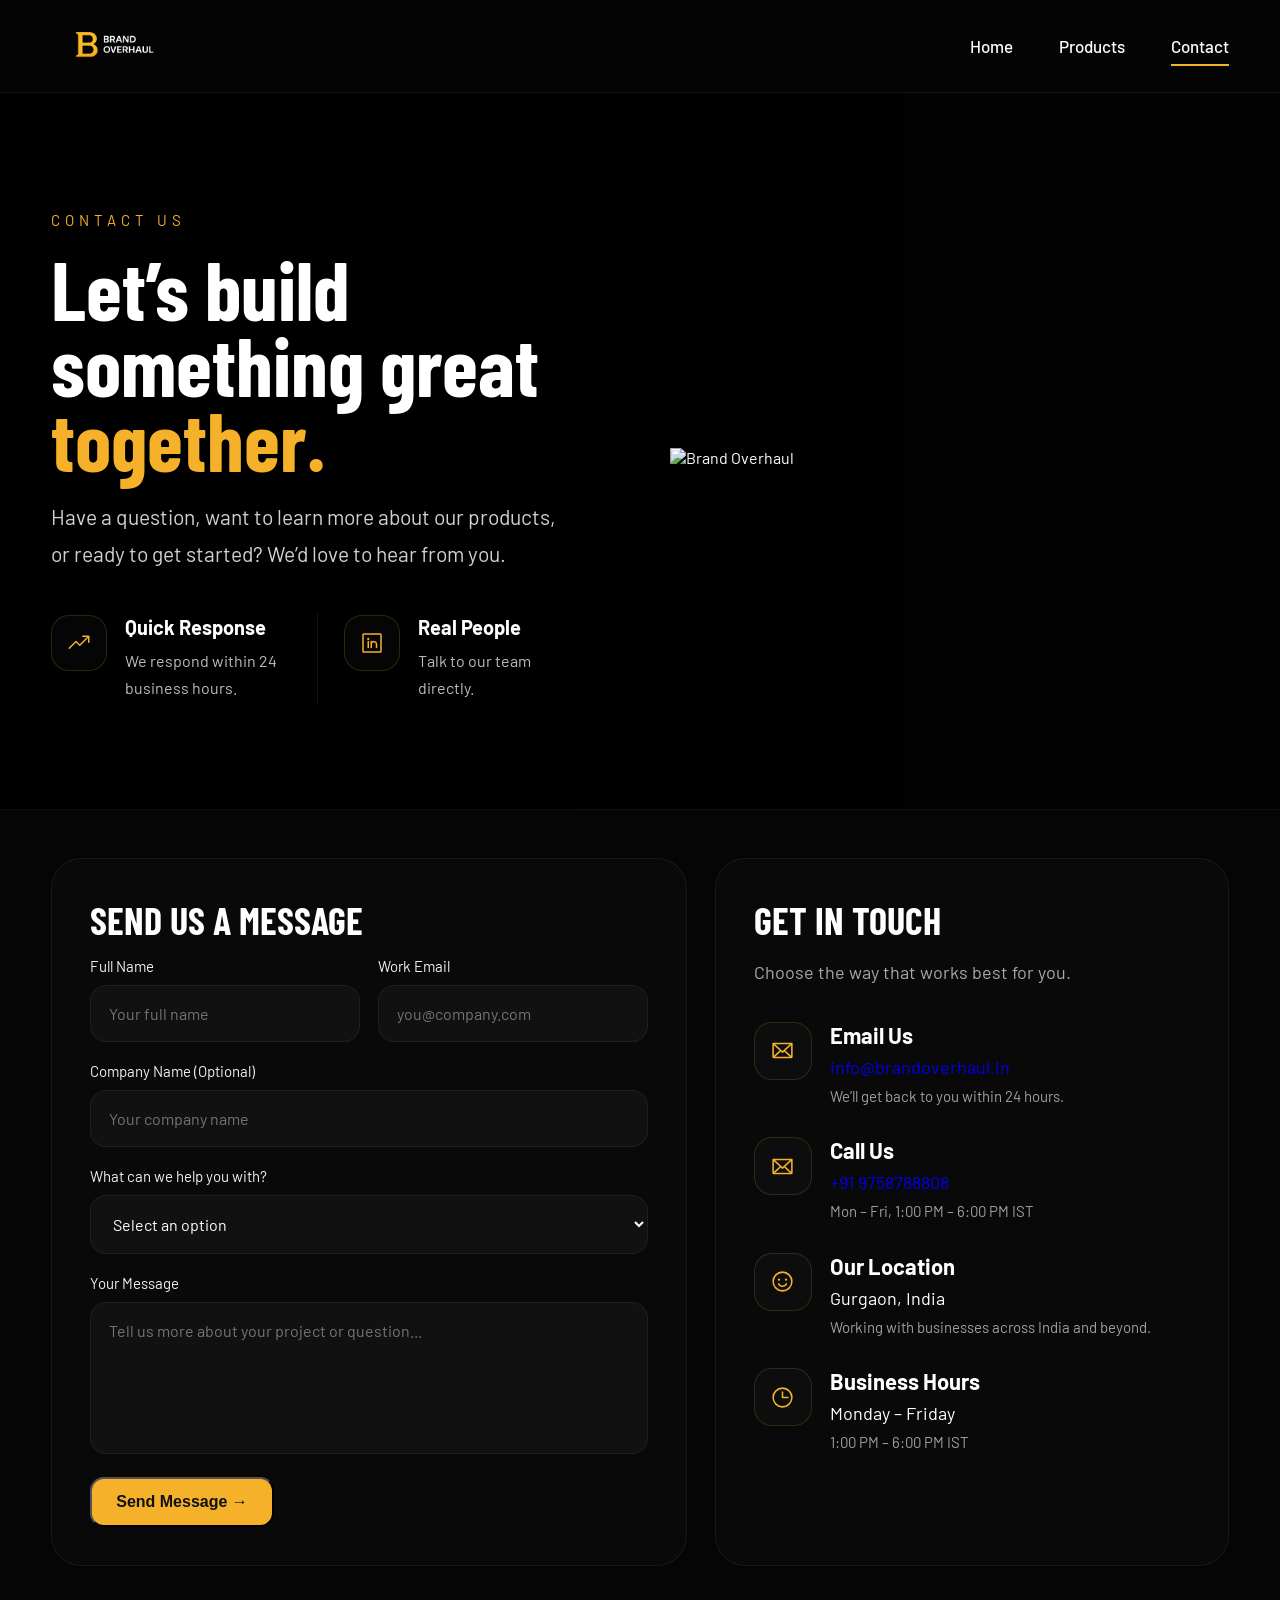
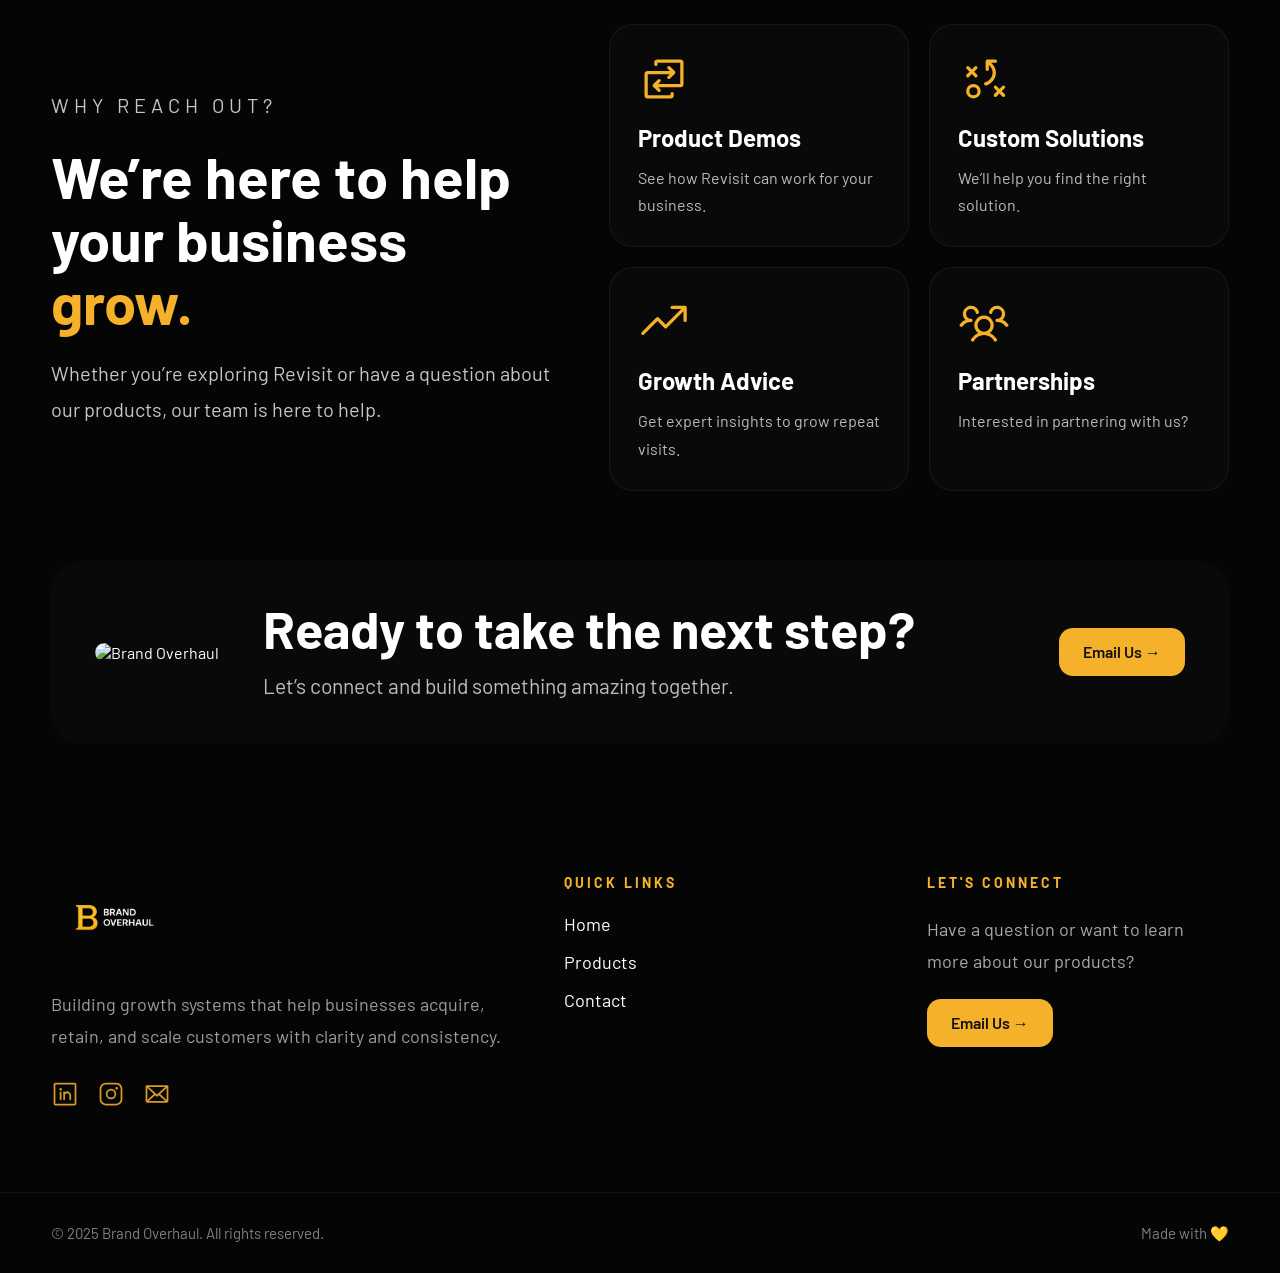
==== contact.html @ e21dafae "Update contact.html" ====
<!DOCTYPE html>
<html lang="en">

<head>

  <meta charset="UTF-8" />
  <meta name="viewport" content="width=device-width, initial-scale=1.0" />

  <title>Contact – Brand Overhaul</title>

  <link rel="stylesheet" href="styles.css" />

  <link
    href="https://fonts.googleapis.com/css2?family=Barlow:wght@300;400;500;600;700&family=Barlow+Condensed:wght@500;600;700;800&display=swap"
    rel="stylesheet">

</head>

<body class="contact-page">

  <!-- NAVBAR -->

  <header class="navbar">

    <div class="container nav-inner">

      <a href="index.html" class="logo">
        <img src="assets/logo.png" alt="Brand Overhaul">
      </a>

      <nav class="nav-links">
        <a href="index.html">Home</a>
        <a href="products.html">Products</a>
        <a href="contact.html" class="active">Contact</a>
      </nav>

    </div>

  </header>

  <!-- HERO -->

  <section class="contact-hero">

    <div class="container contact-hero-grid">

      <!-- LEFT -->

      <div class="contact-hero-content">

        <p class="section-tag">CONTACT US</p>

        <h1>
          Let’s build<br>
          something great<br>
          <span>together.</span>
        </h1>

        <p class="contact-hero-description">
          Have a question, want to learn more about our
          products, or ready to get started?
          We’d love to hear from you.
        </p>

        <div class="contact-mini-info">

          <div class="contact-mini-card">

            <div class="contact-mini-icon">
              <img src="assets/icons/growth.svg" alt="">
            </div>

            <div>
              <h4>Quick Response</h4>
              <p>We respond within 24 business hours.</p>
            </div>

          </div>

          <div class="contact-mini-divider"></div>

          <div class="contact-mini-card">

            <div class="contact-mini-icon">
              <img src="assets/icons/linkedin.svg" alt="">
            </div>

            <div>
              <h4>Real People</h4>
              <p>Talk to our team directly.</p>
            </div>

          </div>

        </div>

      </div>

      <!-- RIGHT -->

      <div class="contact-hero-image">

        <img src="assets/contact-hero.png" alt="Brand Overhaul">

      </div>

    </div>

  </section>

  <!-- CONTACT BOX -->

  <section class="contact-box-section">

    <div class="container contact-box-grid">

      <!-- FORM -->

      <div class="contact-form-side">

        <h3>SEND US A MESSAGE</h3>

        <form action="mailto:info@brandoverhaul.in" method="post" enctype="text/plain">

          <div class="form-row">

            <div class="form-group">
              <label>Full Name</label>
              <input type="text" placeholder="Your full name">
            </div>

            <div class="form-group">
              <label>Work Email</label>
              <input type="email" placeholder="you@company.com">
            </div>

          </div>

          <div class="form-group">
            <label>Company Name (Optional)</label>
            <input type="text" placeholder="Your company name">
          </div>

          <div class="form-group">
            <label>What can we help you with?</label>

            <select>
              <option>Select an option</option>
              <option>Revisit Demo</option>
              <option>Growth Consultation</option>
              <option>Custom Solution</option>
              <option>Partnerships</option>
            </select>

          </div>

          <div class="form-group">
            <label>Your Message</label>

            <textarea rows="6"
              placeholder="Tell us more about your project or question..."></textarea>
          </div>

          <button type="submit" class="btn btn-primary">
            Send Message →
          </button>

        </form>

      </div>

      <!-- CONTACT INFO -->

      <div class="contact-info-side">

        <h3>GET IN TOUCH</h3>

        <p class="contact-info-sub">
          Choose the way that works best for you.
        </p>

        <!-- EMAIL -->

        <div class="info-item">

          <div class="info-icon">
            <img src="assets/icons/mail.svg" alt="">
          </div>

          <div>

            <h4>Email Us</h4>

            <p>
              <a href="mailto:info@brandoverhaul.in">
                info@brandoverhaul.in
              </a>
            </p>

            <span>We’ll get back to you within 24 hours.</span>

          </div>

        </div>

        <!-- PHONE -->

        <div class="info-item">

          <div class="info-icon">
            <img src="assets/icons/mail.svg" alt="">
          </div>

          <div>

            <h4>Call Us</h4>

            <p>
              <a href="tel:+919758788808">
                +91 9758788808
              </a>
            </p>

            <span>Mon – Fri, 1:00 PM – 6:00 PM IST</span>

          </div>

        </div>

        <!-- LOCATION -->

        <div class="info-item">

          <div class="info-icon">
            <img src="assets/icons/easy.svg" alt="">
          </div>

          <div>

            <h4>Our Location</h4>

            <p>Gurgaon, India</p>

            <span>
              Working with businesses across India and beyond.
            </span>

          </div>

        </div>

        <!-- HOURS -->

        <div class="info-item">

          <div class="info-icon">
            <img src="assets/icons/clock.svg" alt="">
          </div>

          <div>

            <h4>Business Hours</h4>

            <p>Monday – Friday</p>

            <span>1:00 PM – 6:00 PM IST</span>

          </div>

        </div>

      </div>

    </div>

  </section>

  <!-- WHY REACH OUT -->

  <section class="why-contact">

    <div class="container why-contact-grid">

      <div class="why-contact-left">

        <p class="section-tag">WHY REACH OUT?</p>

        <h2>
          We’re here to help
          your business <span>grow.</span>
        </h2>

        <p>
          Whether you’re exploring Revisit or have a
          question about our products, our team is here to help.
        </p>

      </div>

      <div class="why-contact-right">

        <div class="why-contact-item">

          <img src="assets/icons/ecosystem.svg" alt="">

          <h4>Product Demos</h4>

          <p>
            See how Revisit can work for your business.
          </p>

        </div>

        <div class="why-contact-item">

          <img src="assets/icons/strategy.svg" alt="">

          <h4>Custom Solutions</h4>

          <p>
            We’ll help you find the right solution.
          </p>

        </div>

        <div class="why-contact-item">

          <img src="assets/icons/growth.svg" alt="">

          <h4>Growth Advice</h4>

          <p>
            Get expert insights to grow repeat visits.
          </p>

        </div>

        <div class="why-contact-item">

          <img src="assets/icons/repeat.svg" alt="">

          <h4>Partnerships</h4>

          <p>
            Interested in partnering with us?
          </p>

        </div>

      </div>

    </div>

  </section>

  <!-- FINAL CTA -->

  <section class="contact-final-cta">

    <div class="container contact-final-box">

      <div class="contact-final-left">

        <img src="assets/contact-cta.png" alt="Brand Overhaul">

        <div>

          <h2>
            Ready to take the next step?
          </h2>

          <p>
            Let’s connect and build something amazing together.
          </p>

        </div>

      </div>

      <a href="mailto:info@brandoverhaul.in" class="btn btn-primary">
        Email Us →
      </a>

    </div>

  </section>

  <!-- FOOTER -->

  <footer class="footer">

    <div class="container footer-grid">

      <!-- LEFT -->

      <div class="footer-brand">

        <img src="assets/logo.png" alt="Brand Overhaul">

        <p>
          Building growth systems that help businesses
          acquire, retain, and scale customers
          with clarity and consistency.
        </p>

        <div class="socials">

          <a href="#">
            <img src="assets/icons/linkedin.svg" alt="">
          </a>

          <a href="#">
            <img src="assets/icons/instagram.svg" alt="">
          </a>

          <a href="mailto:info@brandoverhaul.in">
            <img src="assets/icons/mail.svg" alt="">
          </a>

        </div>

      </div>

      <!-- CENTER -->

      <div class="footer-links">

        <h4>QUICK LINKS</h4>

        <a href="index.html">Home</a>
        <a href="products.html">Products</a>
        <a href="contact.html" class="active-footer">Contact</a>

      </div>

      <!-- RIGHT -->

      <div class="footer-contact">

        <h4>LET'S CONNECT</h4>

        <p>
          Have a question or want to
          learn more about our products?
        </p>

        <a href="mailto:info@brandoverhaul.in" class="btn btn-primary">
          Email Us →
        </a>

      </div>

    </div>

    <div class="footer-bottom">

      <div class="container footer-bottom-inner">

        <p>
          © 2025 Brand Overhaul. All rights reserved.
        </p>

        <p>
          Made with 💛
        </p>

      </div>

    </div>

  </footer>

</body>

</html>
---- styles.css ----
/* =========================================================
GLOBAL
========================================================= */

*{
  margin:0;
  padding:0;
  box-sizing:border-box;
}

html{
  scroll-behavior:smooth;
}

body{
  font-family:'Barlow',sans-serif;
  background:#050505;
  color:#fff;
  overflow-x:hidden;
}

img{
  max-width:100%;
  display:block;
}

a{
  text-decoration:none;
}

.container{
  width:min(1180px,92%);
  margin:auto;
}

/* =========================================================
NAVBAR
========================================================= */

.navbar{
  position:sticky;
  top:0;
  z-index:1000;
  background:rgba(5,5,5,.88);
  backdrop-filter:blur(12px);
  border-bottom:1px solid rgba(255,255,255,.06);
}

.nav-inner{
  height:92px;
  display:flex;
  align-items:center;
  justify-content:space-between;
}

.logo img{
  width:135px;
}

.nav-links{
  display:flex;
  gap:46px;
}

.nav-links a{
  color:#fff;
  font-size:17px;
  font-weight:500;
  position:relative;
}

.nav-links a.active::after{
  content:'';
  position:absolute;
  left:0;
  bottom:-10px;
  width:100%;
  height:2px;
  background:#f5b12a;
}

/* =========================================================
BUTTONS
========================================================= */

.btn{
  padding:14px 24px;
  border-radius:14px;
  font-weight:600;
  transition:.3s;
  font-size:16px;
  display:inline-flex;
  align-items:center;
  justify-content:center;
}

.btn-primary{
  background:#f5b12a;
  color:#111;
}

.btn-primary:hover{
  transform:translateY(-2px);
}

.btn-outline{
  border:1px solid #f5b12a;
  color:#f5b12a;
}

.btn-dark{
  border:1px solid rgba(255,255,255,.14);
  color:#fff;
}

/* =========================================================
HOMEPAGE HERO
========================================================= */

.hero{
  position:relative;
  overflow:hidden;
  padding:90px 0 72px;

  background-image:
  linear-gradient(
  to bottom,
  rgba(0,0,0,.48),
  rgba(0,0,0,.72)
  ),
  url('assets/hero-bg.png');

  background-size:cover;
  background-position:center right;
  background-repeat:no-repeat;
}

.hero-inner{
  position:relative;
  z-index:2;
}

.hero-content{
  max-width:760px;
}

.eyebrow{
  color:#f5b12a;
  letter-spacing:4px;
  font-size:15px;
  margin-bottom:24px;
}

.hero-heading{
  font-family:'Barlow Condensed',sans-serif;
  font-size:clamp(64px,8vw,102px);
  line-height:.92;
  max-width:920px;
  margin-bottom:28px;
}

.hero-heading span{
  color:#f5b12a;
}

.hero-sub{
  font-size:20px;
  line-height:1.60;
  color:#d1d1d1;
  max-width:700px;
  font-weight:500;
}

.hero-btns{
  display:flex;
  gap:18px;
  margin-top:28px;
}

/* =========================================================
BUSINESS STRIP
========================================================= */

.business-strip{
  padding:48px 0 70px;
  border-top:1px solid rgba(255,255,255,.05);
}

.strip-heading{
  text-align:center;
  color:#f5b12a;
  letter-spacing:4px;
  margin-bottom:42px;
  font-size:15px;
}

.business-grid{
  display:grid;
  grid-template-columns:repeat(6,1fr);
  gap:10px;
}

.business-item{
  text-align:center;
  border-right:1px solid rgba(255,255,255,.08);
  padding:0 10px;
}

.business-item:last-child{
  border-right:none;
}

.business-item img{
  width:42px;
  margin:auto;
  margin-bottom:16px;
}

.business-item p{
  font-size:16px;
  margin-bottom:6px;
}

.business-item span{
  color:#7d7d7d;
  font-size:14px;
}

/* =========================================================
HOMEPAGE REVISIT SECTION
========================================================= */

.revisit-section{
  padding:10px 0 90px;
}

.revisit-card{
  background:#090909;
  border:1px solid rgba(255,255,255,.08);
  border-radius:30px;
  padding:34px;
  display:grid;
  grid-template-columns:1fr 1fr;
  gap:42px;
}

.revisit-image img{
  border-radius:22px;
}

.revisit-content{
  display:flex;
  flex-direction:column;
  justify-content:center;
}

.revisit-content h2{
  font-size:72px;
  margin-bottom:10px;
}

.revisit-content h3{
  font-size:42px;
  line-height:1.12;
  margin-bottom:20px;
}

.revisit-content p{
  font-size:20px;
  line-height:1.8;
  color:#c7c7c7;
}

.gold-link{
  margin-top:24px;
  color:#f5b12a;
  font-size:20px;
  font-weight:600;
}

/* =========================================================
WHAT WE BUILD
========================================================= */

.what-we-build{
  background:#f2f0ec;
  padding:90px 0;
  color:#111;
}

.section-label{
  text-align:center;
  color:#d69414;
  letter-spacing:4px;
  margin-bottom:18px;
  font-size:15px;
}

.section-title{
  text-align:center;
  font-size:56px;
  margin-bottom:54px;
  line-height:1.15;
}

.section-title span{
  color:#d69414;
}

.build-grid{
  display:grid;
  grid-template-columns:repeat(3,1fr);
  gap:24px;
}

.build-card{
  background:#f7f5f2;
  border:1px solid rgba(0,0,0,.05);
  border-radius:22px;
  padding:34px;
}

.build-card img{
  width:46px;
  margin-bottom:24px;
}

.build-card h3{
  font-size:30px;
  margin-bottom:18px;
  line-height:1.2;
}

.build-card p{
  font-size:18px;
  line-height:1.8;
  color:#5f5f5f;
}

/* =========================================================
CTA
========================================================= */

.cta-section{
  background:#f2f0ec;
  padding-bottom:90px;
}

.cta-box{
  background:#090909;
  border-radius:26px;
  padding:38px 44px;
  display:flex;
  justify-content:space-between;
  align-items:center;
}

.cta-text{
  font-size:40px;
  font-weight:700;
  max-width:620px;
  line-height:1.2;
}

.cta-text span{
  color:#f5b12a;
}

.cta-buttons{
  display:flex;
  gap:16px;
}

/* =========================================================
FOOTER
========================================================= */

.footer{
  background:#050505;
}

.footer-grid{
  padding:60px 0;
  display:grid;
  grid-template-columns:1.5fr 1fr 1fr;
  gap:60px;
}

.footer-brand img{
  width:135px;
  margin-bottom:24px;
}

.footer-brand p{
  color:#9d9d9d;
  line-height:1.8;
  font-size:18px;
}

.footer-links h4,
.footer-contact h4{
  color:#f5b12a;
  letter-spacing:3px;
  margin-bottom:22px;
  font-size:14px;
}

.footer-links{
  display:flex;
  flex-direction:column;
}

.footer-links a{
  color:#fff;
  margin-bottom:16px;
  font-size:18px;
}

.footer-contact p{
  color:#a9a9a9;
  line-height:1.8;
  margin-bottom:22px;
  font-size:18px;
}

.socials{
  display:flex;
  gap:18px;
  margin-top:28px;
}

.socials a{
  display:flex;
  align-items:center;
  justify-content:center;
  transition:.3s;
}

.socials a:hover{
  transform:translateY(-2px);
}

.socials img{
  width:28px;
  height:28px;
  object-fit:contain;
  opacity:.88;
  transition:.3s;
}

.socials img:hover{
  opacity:1;
}

.footer-bottom{
  border-top:1px solid rgba(255,255,255,.06);
}

.footer-bottom-inner{
  height:80px;
  display:flex;
  justify-content:space-between;
  align-items:center;
}

.footer-bottom p{
  color:#7f7f7f;
  font-size:15px;
}

/* =========================================================
PRODUCT PAGE
========================================================= */

/* HERO */

.revisit-hero{
  position:relative;
  overflow:hidden;
  padding:48px 0 42px;

  background-image:
  linear-gradient(
    90deg,
    rgba(0,0,0,.96) 0%,
    rgba(0,0,0,.92) 26%,
    rgba(0,0,0,.56) 52%,
    rgba(0,0,0,.18) 72%
  ),
  url('assets/revisit-hero-bg.png');

  background-size:cover;
  background-position:right center;
  background-repeat:no-repeat;
  background-color:#050505;
}

.revisit-hero-grid{
  display:grid;
  grid-template-columns:1fr;
  min-height:620px;
  align-items:center;
}

.revisit-hero-content{
  max-width:540px;
  position:relative;
  z-index:2;
}

.revisit-hero-content h1{
  font-family:'Barlow Condensed',sans-serif;
  font-size:72px;
  line-height:.92;
  margin-bottom:18px;
}

.revisit-hero-content h1 span{
  color:#f5b12a;
}

.section-tag{
  color:#f5b12a;
  font-size:15px;
  letter-spacing:5px;
  margin-bottom:22px;
}

.hero-description{
  color:#d0d0d0;
  font-size:20px;
  line-height:1.65;
  margin-bottom:26px;
  max-width:500px;
}

.hero-mini-features{
  display:flex;
  gap:26px;
  margin-top:36px;
  flex-wrap:wrap;
}

.mini-feature{
  text-align:center;
}

.mini-icon{
  width:60px;
  height:60px;
  border:1px solid rgba(245,177,42,.18);
  border-radius:18px;
  display:flex;
  align-items:center;
  justify-content:center;
  margin:auto auto 14px;
  background:rgba(255,255,255,.02);
}

.mini-icon img{
  width:26px;
  height:26px;
  object-fit:contain;
}

.mini-feature p{
  font-size:16px;
  line-height:1.5;
  color:#d2d2d2;
}

/* WHAT IS REVISIT */

.what-is-revisit{
  padding:42px 0;
}

.what-is-grid{
  background:#090909;
  border:1px solid rgba(255,255,255,.06);
  border-radius:30px;
  padding:46px;
  display:grid;
  grid-template-columns:1fr 1fr;
  gap:50px;
}

.what-left h2{
  color:#f5b12a;
  font-size:42px;
  margin-bottom:24px;
  font-family:'Barlow Condensed',sans-serif;
}

.what-left p{
  font-size:24px;
  line-height:1.7;
  color:#d2d2d2;
  margin-bottom:30px;
}

.what-left ul{
  list-style:none;
}

.what-left li{
  position:relative;
  padding-left:30px;
  margin-bottom:18px;
  color:#c6c6c6;
  font-size:18px;
}

.what-left li::before{
  content:'✓';
  position:absolute;
  left:0;
  top:0;
  color:#f5b12a;
  font-weight:700;
}

.what-right{
  display:flex;
  align-items:center;
  justify-content:center;
  gap:26px;
  padding-top:0;
}

.flow-step{
  width:170px;
  text-align:center;
  display:flex;
  flex-direction:column;
  align-items:center;
  justify-content:center;
}

.flow-icon{
  width:68px;
  height:68px;
  display:flex;
  align-items:center;
  justify-content:center;
  margin-bottom:18px;
}

.flow-icon img{
  width:100%;
  height:100%;
  object-fit:contain;
}

.flow-icon-sale img{
  transform:translateY(8px);
}

.flow-step-3{
  transform:translateY(10px);
}

.flow-number{
  width:42px;
  height:42px;
  background:#f5b12a;
  color:#111;
  border-radius:50%;
  display:flex;
  align-items:center;
  justify-content:center;
  font-weight:700;
  font-size:18px;
  margin-bottom:18px;
}

.flow-step p{
  color:#d1d1d1;
  line-height:1.75;
  font-size:17px;
  max-width:160px;
}

.flow-arrow{
  color:#f5b12a;
  font-size:34px;
  margin-top:92px;
}

/* WHY REVISIT */

.why-revisit{
  padding:34px 0;
}

.section-center-title{
  text-align:center;
  color:#f5b12a;
  letter-spacing:5px;
  font-size:15px;
  margin-bottom:34px;
}

.why-grid{
  display:grid;
  grid-template-columns:repeat(4,1fr);
  gap:22px;
}

.why-card{
  background:#090909;
  border:1px solid rgba(255,255,255,.06);
  border-radius:26px;
  padding:34px 26px;
  text-align:center;
}

.why-icon{
  width:54px;
  height:54px;
  margin:auto auto 18px;
}

.why-icon img{
  width:100%;
  height:100%;
  object-fit:contain;
}

.why-card h3{
  font-size:28px;
  margin-bottom:14px;
  line-height:1.2;
  min-height:68px;
}

.why-card p{
  color:#bcbcbc;
  line-height:1.7;
  font-size:17px;
}

/* HOW IT WORKS */

.how-it-works{
  padding:36px 0;
}

.steps-grid{
  display:grid;
  grid-template-columns:repeat(3,1fr);
  gap:22px;
}

.step-card{
  background:#090909;
  border:1px solid rgba(245,177,42,.16);
  border-radius:24px;
  padding:28px;
}

.step-number{
  width:40px;
  height:40px;
  background:#f5b12a;
  color:#111;
  border-radius:50%;
  display:flex;
  align-items:center;
  justify-content:center;
  font-weight:700;
  margin-bottom:18px;
}

.step-icon{
  width:56px;
  height:56px;
  margin-bottom:18px;
}

.step-icon img{
  width:100%;
  height:100%;
  object-fit:contain;
}

.step-card h3{
  font-size:28px;
  margin-bottom:14px;
}

.step-card p{
  color:#c3c3c3;
  line-height:1.7;
  font-size:17px;
}

/* WHO IT'S FOR */

.who-its-for{
  padding:36px 0 70px;
}

.industry-grid{
  display:grid;
  grid-template-columns:repeat(6,1fr);
  gap:18px;
}

.industry-card{
  background:#090909;
  border:1px solid rgba(255,255,255,.06);
  border-radius:22px;
  padding:28px 16px;
  text-align:center;
}

.industry-card img{
  width:52px;
  height:52px;
  object-fit:contain;
  margin:auto auto 16px;
}

.industry-card p{
  font-size:18px;
}

/* PRODUCT CTA */

.products-cta{
  padding-bottom:70px;
}

.cta-box-products{
  background:#090909;
  border-radius:30px;
  padding:40px 44px;
  display:flex;
  align-items:center;
  justify-content:space-between;
  gap:40px;
}

.cta-left{
  display:flex;
  align-items:center;
  gap:28px;
}

.cta-left img{
  width:160px;
  border-radius:18px;
}

.cta-left h2{
  font-size:54px;
  line-height:1.05;
  margin-bottom:14px;
}

.cta-left h2 span{
  color:#f5b12a;
}

.cta-left p{
  color:#bdbdbd;
  font-size:22px;
}

.cta-box-products .btn{
  min-width:180px;
  min-height:64px;
  font-size:18px;
}

/* =========================================================
TABLET
========================================================= */

@media(max-width:1100px){

  .why-grid,
  .steps-grid,
  .industry-grid,
  .what-is-grid,
  .build-grid,
  .business-grid,
  .footer-grid,
  .revisit-card{
    grid-template-columns:1fr;
  }

  .nav-links{
    display:none;
  }

  .cta-box,
  .cta-box-products{
    flex-direction:column;
    align-items:flex-start;
  }

  .what-right{
    flex-direction:column;
    align-items:center;
  }

  .flow-arrow{
    transform:rotate(90deg);
    margin-top:0;
  }

  .footer-grid{
    gap:40px;
  }
}

/* =========================================================
MOBILE
========================================================= */

@media(max-width:768px){

  .nav-inner{
    height:84px;
  }

  .logo img{
    width:110px;
  }

  .btn{
    padding:14px 20px;
    font-size:15px;
  }

  .revisit-hero{
    padding:34px 0 28px;

    background-image:
    linear-gradient(
      to bottom,
      rgba(0,0,0,.88),
      rgba(0,0,0,.94)
    ),
    url('assets/revisit-hero-bg.png');

    background-size:cover;
    background-position:68% center;
  }

  .revisit-hero-content{
    max-width:100%;
  }

  .revisit-hero-content h1{
    font-size:52px;
    line-height:.94;
    margin-bottom:16px;
  }

  .hero-description{
    font-size:18px;
    line-height:1.7;
    margin-bottom:22px;
  }

  .hero-mini-features{
    gap:18px;
    margin-top:28px;
  }

  .mini-feature{
    width:calc(50% - 10px);
  }

  .mini-icon{
    width:54px;
    height:54px;
  }

  .mini-feature p{
    font-size:15px;
  }

  .what-is-grid{
    padding:28px;
    gap:34px;
  }

  .what-left h2{
    font-size:34px;
  }

  .what-left p{
    font-size:19px;
  }

  .what-right{
    flex-direction:column;
    align-items:center;
    gap:22px;
  }

  .flow-arrow{
    transform:rotate(90deg);
    margin-top:0;
  }

  .flow-step{
    width:100%;
  }

  .flow-step p{
    max-width:240px;
  }

  .why-grid,
  .steps-grid,
  .industry-grid,
  .business-grid,
  .build-grid,
  .footer-grid,
  .revisit-card{
    grid-template-columns:1fr;
  }

  .why-card h3,
  .step-card h3{
    font-size:24px;
    min-height:auto;
  }

  .cta-box-products{
    padding:28px;
  }

  .cta-left{
    flex-direction:column;
    align-items:flex-start;
    gap:22px;
  }

  .cta-left img{
    width:100%;
    max-width:220px;
  }

  .cta-left h2{
    font-size:38px;
    line-height:1.08;
  }

  .cta-left p{
    font-size:18px;
  }

  .cta-box-products .btn{
    width:100%;
  }

  .footer-bottom-inner{
    height:auto;
    flex-direction:column;
    gap:10px;
    padding:22px 0;
    text-align:center;
  }

}


/* =========================================================
CONTACT PAGE
========================================================= */

/* HERO */

.contact-hero{
  position:relative;
  overflow:hidden;
  padding:54px 0 42px;

  background:
  linear-gradient(
    90deg,
    rgba(0,0,0,.96) 0%,
    rgba(0,0,0,.92) 42%,
    rgba(0,0,0,.48) 100%
  );

  border-bottom:1px solid rgba(255,255,255,.05);
}

.contact-hero-grid{
  display:grid;
  grid-template-columns:1fr 1fr;
  align-items:center;
  gap:60px;
  min-height:620px;
}

.contact-hero-content{
  max-width:560px;
}

.contact-hero-content h1{
  font-family:'Barlow Condensed',sans-serif;
  font-size:82px;
  line-height:.92;
  margin-bottom:22px;
}

.contact-hero-content h1 span{
  color:#f5b12a;
}

.contact-hero-description{
  color:#d0d0d0;
  font-size:21px;
  line-height:1.75;
  max-width:520px;
}

.contact-mini-info{
  margin-top:40px;
  display:flex;
  align-items:center;
  gap:26px;
}

.contact-mini-divider{
  width:1px;
  height:90px;
  background:rgba(255,255,255,.08);
}

.contact-mini-card{
  display:flex;
  align-items:flex-start;
  gap:18px;
  max-width:240px;
}

.contact-mini-icon{
  width:56px;
  height:56px;
  border-radius:18px;
  border:1px solid rgba(245,177,42,.18);
  background:rgba(255,255,255,.02);

  display:flex;
  align-items:center;
  justify-content:center;

  flex-shrink:0;
}

.contact-mini-icon img{
  width:24px;
  height:24px;
  object-fit:contain;
}

.contact-mini-card h4{
  font-size:20px;
  margin-bottom:8px;
}

.contact-mini-card p{
  color:#bdbdbd;
  line-height:1.7;
  font-size:16px;
}

.contact-hero-image{
  display:flex;
  justify-content:flex-end;
}

.contact-hero-image img{
  width:100%;
  max-width:560px;
}

/* CONTACT BOX */

.contact-box-section{
  padding:48px 0;
}

.contact-box-grid{
  display:grid;
  grid-template-columns:1.05fr .85fr;
  gap:28px;
}

.contact-form-side,
.contact-info-side{
  background:#090909;
  border:1px solid rgba(255,255,255,.06);
  border-radius:30px;
  padding:38px;
}

.contact-form-side h3,
.contact-info-side h3{
  font-size:38px;
  margin-bottom:14px;
  font-family:'Barlow Condensed',sans-serif;
}

.contact-info-sub{
  color:#a8a8a8;
  line-height:1.7;
  margin-bottom:34px;
  font-size:18px;
}

/* FORM */

.form-row{
  display:grid;
  grid-template-columns:1fr 1fr;
  gap:18px;
}

.form-group{
  margin-bottom:20px;
}

.form-group label{
  display:block;
  margin-bottom:10px;
  font-size:15px;
  color:#f1f1f1;
}

.form-group input,
.form-group select,
.form-group textarea{
  width:100%;
  background:#111;
  border:1px solid rgba(255,255,255,.06);
  border-radius:16px;
  padding:18px;
  color:#fff;
  font-family:'Barlow',sans-serif;
  font-size:16px;
  outline:none;
}

.form-group textarea{
  resize:none;
}

.form-group input:focus,
.form-group select:focus,
.form-group textarea:focus{
  border-color:rgba(245,177,42,.45);
}

/* INFO SIDE */

.info-item{
  display:flex;
  gap:18px;
  margin-bottom:28px;
  align-items:flex-start;
}

.info-icon{
  width:58px;
  height:58px;
  border-radius:18px;
  border:1px solid rgba(245,177,42,.16);
  background:rgba(255,255,255,.02);

  display:flex;
  align-items:center;
  justify-content:center;

  flex-shrink:0;
}

.info-icon img{
  width:25px;
  height:25px;
  object-fit:contain;
}

.info-item h4{
  font-size:22px;
  margin-bottom:8px;
}

.info-item p{
  font-size:18px;
  margin-bottom:6px;
}

.info-item span{
  color:#9f9f9f;
  line-height:1.7;
  font-size:15px;
}

/* WHY CONTACT */

.why-contact{
  padding:10px 0 70px;
}

.why-contact-grid{
  display:grid;
  grid-template-columns:.9fr 1.1fr;
  gap:50px;
  align-items:center;
}

.why-contact-left h2{
  font-size:58px;
  line-height:1.08;
  margin-bottom:22px;
}

.why-contact-left h2 span{
  color:#f5b12a;
}

.why-contact-left p{
  color:#c6c6c6;
  font-size:20px;
  line-height:1.8;
}

.why-contact-right{
  display:grid;
  grid-template-columns:repeat(2,1fr);
  gap:20px;
}

.why-contact-item{
  background:#090909;
  border:1px solid rgba(255,255,255,.06);
  border-radius:24px;
  padding:28px;
}

.why-contact-item img{
  width:52px;
  height:52px;
  object-fit:contain;
  margin-bottom:18px;
}

.why-contact-item h4{
  font-size:24px;
  margin-bottom:12px;
}

.why-contact-item p{
  color:#bcbcbc;
  line-height:1.7;
  font-size:16px;
}

/* FINAL CTA */

.contact-final-cta{
  padding-bottom:70px;
}

.contact-final-box{
  background:#090909;
  border-radius:30px;
  padding:40px 44px;

  display:flex;
  align-items:center;
  justify-content:space-between;
  gap:40px;
}

.contact-final-left{
  display:flex;
  align-items:center;
  gap:28px;
}

.contact-final-left img{
  width:140px;
  border-radius:22px;
}

.contact-final-left h2{
  font-size:52px;
  line-height:1.06;
  margin-bottom:12px;
}

.contact-final-left p{
  color:#bdbdbd;
  font-size:21px;
  line-height:1.7;
}

/* =========================================================
CONTACT TABLET
========================================================= */

@media(max-width:1100px){

  .contact-hero-grid,
  .contact-box-grid,
  .why-contact-grid{
    grid-template-columns:1fr;
  }

  .contact-hero{
    padding:44px 0;
  }

  .contact-hero-grid{
    min-height:auto;
  }

  .contact-hero-image{
    justify-content:center;
  }

  .why-contact-right{
    grid-template-columns:1fr 1fr;
  }

}

/* =========================================================
CONTACT MOBILE
========================================================= */

@media(max-width:768px){

  .contact-hero{
    padding:34px 0 28px;
  }

  .contact-hero-grid{
    gap:34px;
  }

  .contact-hero-content h1{
    font-size:56px;
  }

  .contact-hero-description{
    font-size:18px;
  }

  .contact-mini-info{
    flex-direction:column;
    align-items:flex-start;
    gap:22px;
  }

  .contact-mini-divider{
    display:none;
  }

  .contact-mini-card{
    max-width:100%;
  }

  .contact-box-section{
    padding:34px 0;
  }

  .contact-form-side,
  .contact-info-side{
    padding:28px;
  }

  .contact-form-side h3,
  .contact-info-side h3{
    font-size:32px;
  }

  .form-row{
    grid-template-columns:1fr;
  }

  .why-contact{
    padding:10px 0 54px;
  }

  .why-contact-left h2{
    font-size:42px;
  }

  .why-contact-left p{
    font-size:18px;
  }

  .why-contact-right{
    grid-template-columns:1fr;
  }

  .contact-final-box{
    flex-direction:column;
    align-items:flex-start;
    padding:28px;
  }

  .contact-final-left{
    flex-direction:column;
    align-items:flex-start;
    gap:22px;
  }

  .contact-final-left img{
    width:100%;
    max-width:220px;
  }

  .contact-final-left h2{
    font-size:38px;
  }

  .contact-final-left p{
    font-size:18px;
  }

  .contact-final-box .btn{
    width:100%;
  }

}
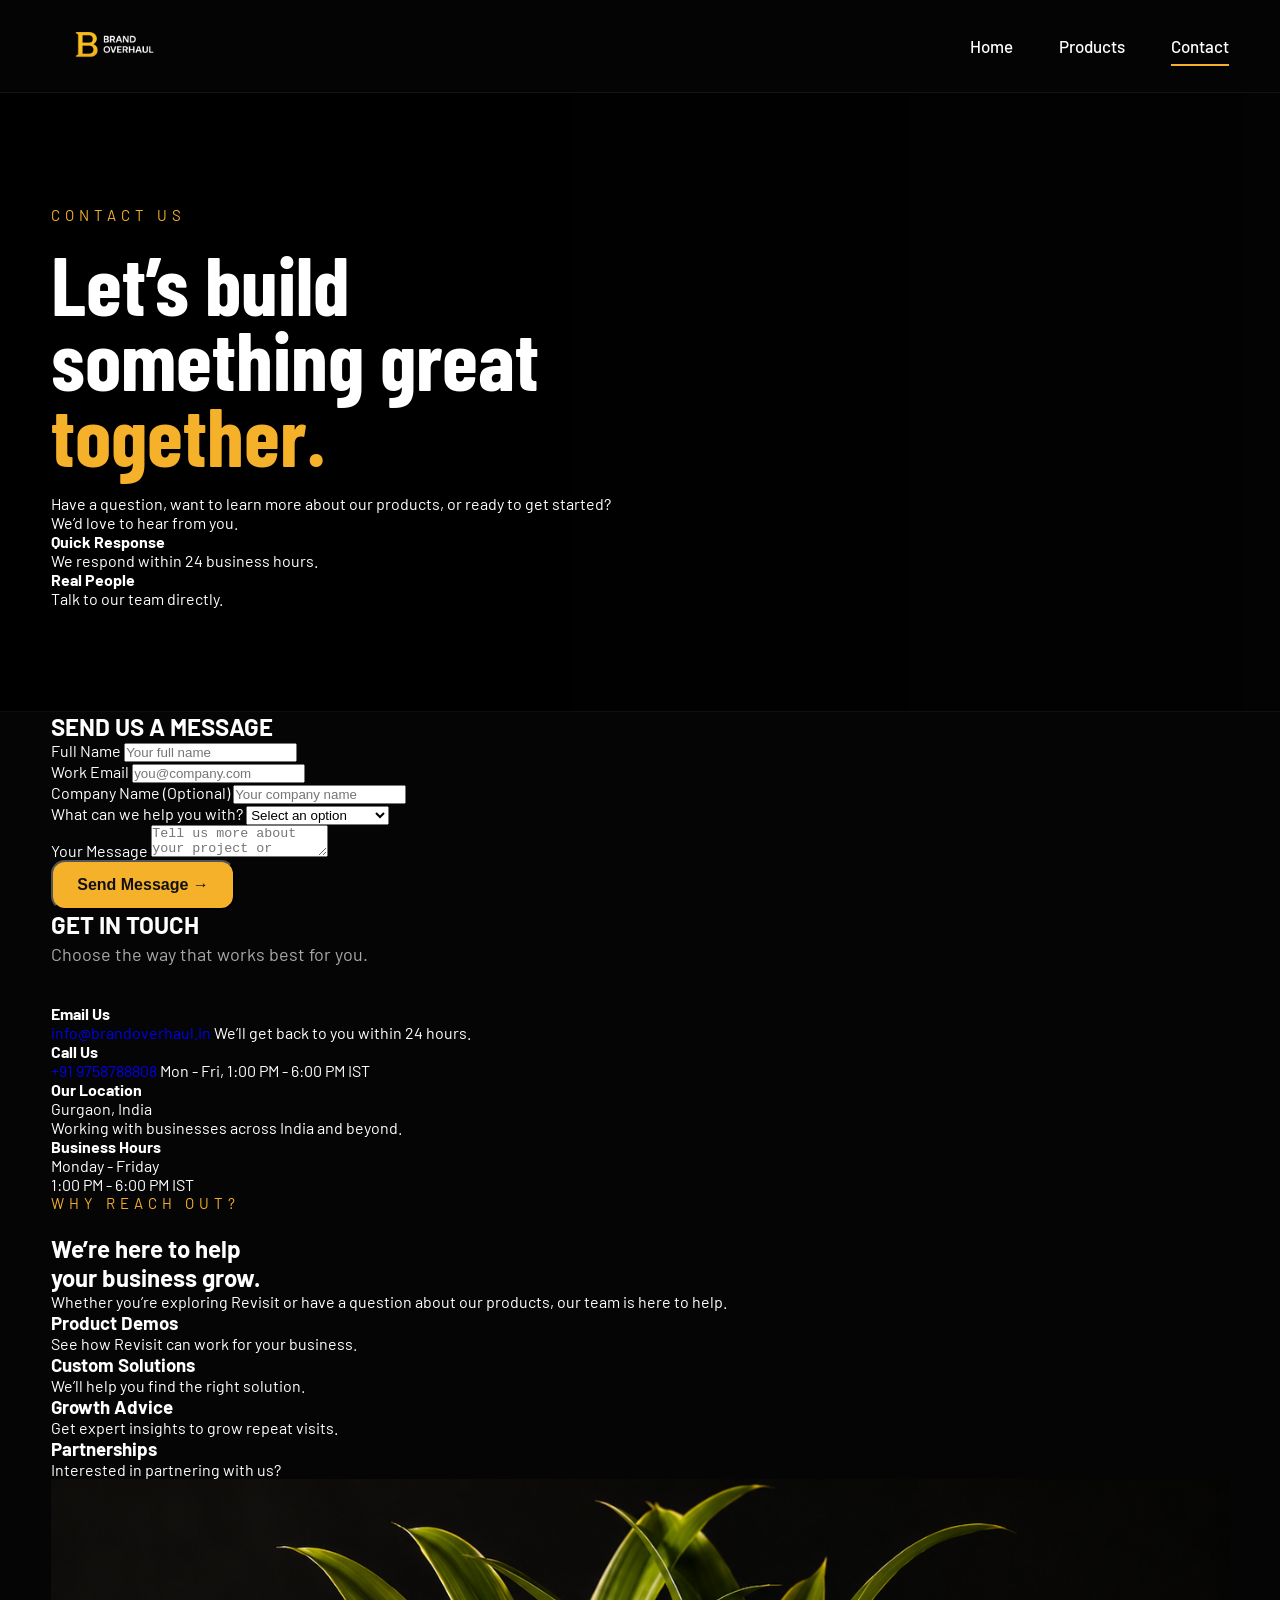
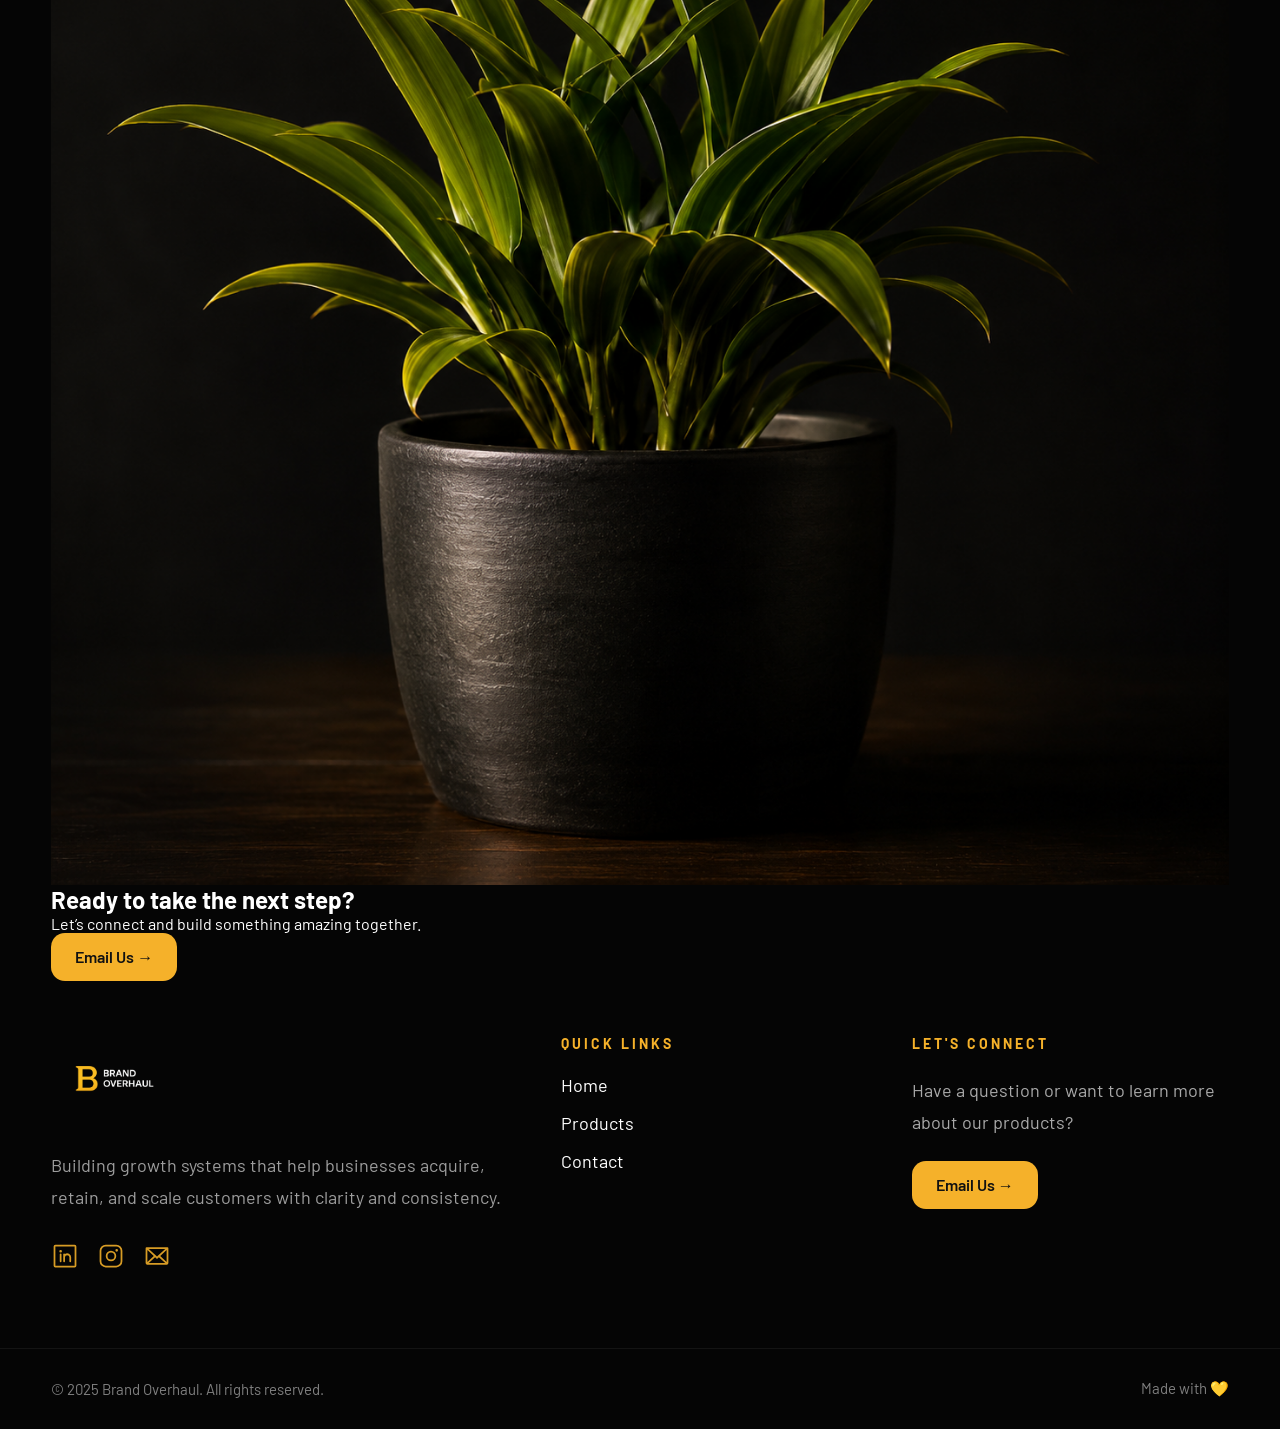
==== commit 7e3ad423: "Update contact.html" ====
--- a/contact.html
+++ b/contact.html
@@ -16,7 +16,7 @@
 
 </head>
 
-<body class="contact-page">
+<body>
 
   <!-- NAVBAR -->
 
@@ -44,11 +44,11 @@
 
     <div class="container contact-hero-grid">
 
-      <!-- LEFT -->
-
       <div class="contact-hero-content">
 
-        <p class="section-tag">CONTACT US</p>
+        <p class="section-tag">
+          CONTACT US
+        </p>
 
         <h1>
           Let’s build<br>
@@ -56,38 +56,41 @@
           <span>together.</span>
         </h1>
 
-        <p class="contact-hero-description">
-          Have a question, want to learn more about our
-          products, or ready to get started?
-          We’d love to hear from you.
-        </p>
-
-        <div class="contact-mini-info">
-
-          <div class="contact-mini-card">
-
-            <div class="contact-mini-icon">
-              <img src="assets/icons/growth.svg" alt="">
+        <p>
+          Have a question, want to learn more about our products,
+          or ready to get started? We’d love to hear from you.
+        </p>
+
+        <div class="contact-hero-features">
+
+          <div class="contact-feature">
+
+            <div class="contact-feature-icon">
+              <img src="assets/icons/contact-response.svg" alt="">
             </div>
 
             <div>
               <h4>Quick Response</h4>
-              <p>We respond within 24 business hours.</p>
+              <span>
+                We respond within 24 business hours.
+              </span>
             </div>
 
           </div>
 
-          <div class="contact-mini-divider"></div>
-
-          <div class="contact-mini-card">
-
-            <div class="contact-mini-icon">
-              <img src="assets/icons/linkedin.svg" alt="">
+          <div class="contact-feature-divider"></div>
+
+          <div class="contact-feature">
+
+            <div class="contact-feature-icon">
+              <img src="assets/icons/contact-team.svg" alt="">
             </div>
 
             <div>
               <h4>Real People</h4>
-              <p>Talk to our team directly.</p>
+              <span>
+                Talk to our team directly.
+              </span>
             </div>
 
           </div>
@@ -96,69 +99,85 @@
 
       </div>
 
-      <!-- RIGHT -->
-
-      <div class="contact-hero-image">
-
-        <img src="assets/contact-hero.png" alt="Brand Overhaul">
-
-      </div>
-
     </div>
 
   </section>
 
-  <!-- CONTACT BOX -->
-
-  <section class="contact-box-section">
-
-    <div class="container contact-box-grid">
-
-      <!-- FORM -->
-
-      <div class="contact-form-side">
-
-        <h3>SEND US A MESSAGE</h3>
-
-        <form action="mailto:info@brandoverhaul.in" method="post" enctype="text/plain">
-
-          <div class="form-row">
-
-            <div class="form-group">
+  <!-- CONTACT FORM -->
+
+  <section class="contact-main">
+
+    <div class="container contact-main-grid">
+
+      <!-- LEFT -->
+
+      <div class="contact-form-box">
+
+        <h2>SEND US A MESSAGE</h2>
+
+        <form>
+
+          <div class="contact-row">
+
+            <div class="input-group">
+
               <label>Full Name</label>
-              <input type="text" placeholder="Your full name">
+
+              <input
+                type="text"
+                placeholder="Your full name">
+
             </div>
 
-            <div class="form-group">
+            <div class="input-group">
+
               <label>Work Email</label>
-              <input type="email" placeholder="you@company.com">
+
+              <input
+                type="email"
+                placeholder="you@company.com">
+
             </div>
 
           </div>
 
-          <div class="form-group">
+          <div class="input-group">
+
             <label>Company Name (Optional)</label>
-            <input type="text" placeholder="Your company name">
-          </div>
-
-          <div class="form-group">
+
+            <input
+              type="text"
+              placeholder="Your company name">
+
+          </div>
+
+          <div class="input-group">
+
             <label>What can we help you with?</label>
 
             <select>
+
               <option>Select an option</option>
+
               <option>Revisit Demo</option>
+
+              <option>Custom Solution</option>
+
               <option>Growth Consultation</option>
-              <option>Custom Solution</option>
-              <option>Partnerships</option>
+
+              <option>Partnership</option>
+
             </select>
 
           </div>
 
-          <div class="form-group">
+          <div class="input-group">
+
             <label>Your Message</label>
 
-            <textarea rows="6"
+            <textarea
               placeholder="Tell us more about your project or question..."></textarea>
+
           </div>
 
           <button type="submit" class="btn btn-primary">
@@ -169,70 +188,74 @@
 
       </div>
 
-      <!-- CONTACT INFO -->
-
-      <div class="contact-info-side">
-
-        <h3>GET IN TOUCH</h3>
+      <!-- RIGHT -->
+
+      <div class="contact-info-box">
+
+        <h2>GET IN TOUCH</h2>
 
         <p class="contact-info-sub">
           Choose the way that works best for you.
         </p>
 
-        <!-- EMAIL -->
-
-        <div class="info-item">
-
-          <div class="info-icon">
-            <img src="assets/icons/mail.svg" alt="">
+        <!-- ITEM -->
+
+        <div class="contact-info-item">
+
+          <div class="contact-info-icon">
+            <img src="assets/icons/contact-email.svg" alt="">
           </div>
 
           <div>
 
             <h4>Email Us</h4>
 
-            <p>
-              <a href="mailto:info@brandoverhaul.in">
-                info@brandoverhaul.in
-              </a>
-            </p>
-
-            <span>We’ll get back to you within 24 hours.</span>
-
-          </div>
-
-        </div>
-
-        <!-- PHONE -->
-
-        <div class="info-item">
-
-          <div class="info-icon">
-            <img src="assets/icons/mail.svg" alt="">
+            <a
+              href="mailto:info@brandoverhaul.in"
+              class="contact-link">
+              info@brandoverhaul.in
+            </a>
+
+            <span>
+              We’ll get back to you within 24 hours.
+            </span>
+
+          </div>
+
+        </div>
+
+        <!-- ITEM -->
+
+        <div class="contact-info-item">
+
+          <div class="contact-info-icon">
+            <img src="assets/icons/contact-call.svg" alt="">
           </div>
 
           <div>
 
             <h4>Call Us</h4>
 
-            <p>
-              <a href="tel:+919758788808">
-                +91 9758788808
-              </a>
-            </p>
-
-            <span>Mon – Fri, 1:00 PM – 6:00 PM IST</span>
-
-          </div>
-
-        </div>
-
-        <!-- LOCATION -->
-
-        <div class="info-item">
-
-          <div class="info-icon">
-            <img src="assets/icons/easy.svg" alt="">
+            <a
+              href="tel:+919758788808"
+              class="contact-link">
+              +91 9758788808
+            </a>
+
+            <span>
+              Mon - Fri, 1:00 PM - 6:00 PM IST
+            </span>
+
+          </div>
+
+        </div>
+
+        <!-- ITEM -->
+
+        <div class="contact-info-item">
+
+          <div class="contact-info-icon">
+            <img src="assets/icons/contact-location.svg" alt="">
           </div>
 
           <div>
@@ -249,21 +272,23 @@
 
         </div>
 
-        <!-- HOURS -->
-
-        <div class="info-item">
-
-          <div class="info-icon">
-            <img src="assets/icons/clock.svg" alt="">
+        <!-- ITEM -->
+
+        <div class="contact-info-item">
+
+          <div class="contact-info-icon">
+            <img src="assets/icons/contact-hours.svg" alt="">
           </div>
 
           <div>
 
             <h4>Business Hours</h4>
 
-            <p>Monday – Friday</p>
-
-            <span>1:00 PM – 6:00 PM IST</span>
+            <p>Monday - Friday</p>
+
+            <span>
+              1:00 PM - 6:00 PM IST
+            </span>
 
           </div>
 
@@ -277,33 +302,39 @@
 
   <!-- WHY REACH OUT -->
 
-  <section class="why-contact">
-
-    <div class="container why-contact-grid">
-
-      <div class="why-contact-left">
-
-        <p class="section-tag">WHY REACH OUT?</p>
+  <section class="contact-reasons">
+
+    <div class="container contact-reasons-grid">
+
+      <!-- LEFT -->
+
+      <div class="contact-reasons-content">
+
+        <p class="section-tag">
+          WHY REACH OUT?
+        </p>
 
         <h2>
-          We’re here to help
+          We’re here to help<br>
           your business <span>grow.</span>
         </h2>
 
         <p>
-          Whether you’re exploring Revisit or have a
-          question about our products, our team is here to help.
-        </p>
-
-      </div>
-
-      <div class="why-contact-right">
-
-        <div class="why-contact-item">
-
-          <img src="assets/icons/ecosystem.svg" alt="">
-
-          <h4>Product Demos</h4>
+          Whether you’re exploring Revisit or have a question
+          about our products, our team is here to help.
+        </p>
+
+      </div>
+
+      <!-- RIGHT -->
+
+      <div class="contact-cards-grid">
+
+        <div class="contact-card">
+
+          <img src="assets/icons/contact-demo.svg" alt="">
+
+          <h3>Product Demos</h3>
 
           <p>
             See how Revisit can work for your business.
@@ -311,11 +342,11 @@
 
         </div>
 
-        <div class="why-contact-item">
-
-          <img src="assets/icons/strategy.svg" alt="">
-
-          <h4>Custom Solutions</h4>
+        <div class="contact-card">
+
+          <img src="assets/icons/contact-solutions.svg" alt="">
+
+          <h3>Custom Solutions</h3>
 
           <p>
             We’ll help you find the right solution.
@@ -323,11 +354,11 @@
 
         </div>
 
-        <div class="why-contact-item">
-
-          <img src="assets/icons/growth.svg" alt="">
-
-          <h4>Growth Advice</h4>
+        <div class="contact-card">
+
+          <img src="assets/icons/contact-growth.svg" alt="">
+
+          <h3>Growth Advice</h3>
 
           <p>
             Get expert insights to grow repeat visits.
@@ -335,11 +366,11 @@
 
         </div>
 
-        <div class="why-contact-item">
-
-          <img src="assets/icons/repeat.svg" alt="">
-
-          <h4>Partnerships</h4>
+        <div class="contact-card">
+
+          <img src="assets/icons/contact-partnership.svg" alt="">
+
+          <h3>Partnerships</h3>
 
           <p>
             Interested in partnering with us?
@@ -353,15 +384,17 @@
 
   </section>
 
-  <!-- FINAL CTA -->
-
-  <section class="contact-final-cta">
-
-    <div class="container contact-final-box">
-
-      <div class="contact-final-left">
-
-        <img src="assets/contact-cta.png" alt="Brand Overhaul">
+  <!-- CTA -->
+
+  <section class="contact-cta">
+
+    <div class="container contact-cta-box">
+
+      <div class="contact-cta-left">
+
+        <img
+          src="assets/contact-cta.png"
+          alt="Brand Overhaul">
 
         <div>
 
@@ -377,7 +410,9 @@
 
       </div>
 
-      <a href="mailto:info@brandoverhaul.in" class="btn btn-primary">
+      <a
+        href="mailto:info@brandoverhaul.in"
+        class="btn btn-primary">
         Email Us →
       </a>
 
@@ -391,16 +426,15 @@
 
     <div class="container footer-grid">
 
-      <!-- LEFT -->
+      <!-- BRAND -->
 
       <div class="footer-brand">
 
         <img src="assets/logo.png" alt="Brand Overhaul">
 
         <p>
-          Building growth systems that help businesses
-          acquire, retain, and scale customers
-          with clarity and consistency.
+          Building growth systems that help businesses acquire,
+          retain, and scale customers with clarity and consistency.
         </p>
 
         <div class="socials">
@@ -413,7 +447,7 @@
             <img src="assets/icons/instagram.svg" alt="">
           </a>
 
-          <a href="mailto:info@brandoverhaul.in">
+          <a href="#">
             <img src="assets/icons/mail.svg" alt="">
           </a>
 
@@ -421,30 +455,36 @@
 
       </div>
 
-      <!-- CENTER -->
+      <!-- LINKS -->
 
       <div class="footer-links">
 
         <h4>QUICK LINKS</h4>
 
         <a href="index.html">Home</a>
+
         <a href="products.html">Products</a>
-        <a href="contact.html" class="active-footer">Contact</a>
-
-      </div>
-
-      <!-- RIGHT -->
+
+        <a href="contact.html" class="active-footer">
+          Contact
+        </a>
+
+      </div>
+
+      <!-- CONTACT -->
 
       <div class="footer-contact">
 
         <h4>LET'S CONNECT</h4>
 
         <p>
-          Have a question or want to
-          learn more about our products?
-        </p>
-
-        <a href="mailto:info@brandoverhaul.in" class="btn btn-primary">
+          Have a question or want to learn more
+          about our products?
+        </p>
+
+        <a
+          href="mailto:info@brandoverhaul.in"
+          class="btn btn-primary">
           Email Us →
         </a>
 
--- a/styles.css
+++ b/styles.css
@@ -1075,12 +1075,24 @@
 CONTACT PAGE
 ========================================================= */
 
+/* NAVBAR CENTER FIX */
+
+.contact-page .nav-inner{
+  position:relative;
+  justify-content:center;
+}
+
+.contact-page .logo{
+  position:absolute;
+  left:0;
+}
+
 /* HERO */
 
 .contact-hero{
   position:relative;
   overflow:hidden;
-  padding:54px 0 42px;
+  padding:44px 0 34px;
 
   background:
   linear-gradient(
@@ -1097,8 +1109,8 @@
   display:grid;
   grid-template-columns:1fr 1fr;
   align-items:center;
-  gap:60px;
-  min-height:620px;
+  gap:44px;
+  min-height:540px;
 }
 
 .contact-hero-content{
@@ -1182,12 +1194,13 @@
 .contact-hero-image img{
   width:100%;
   max-width:560px;
+  object-fit:contain;
 }
 
 /* CONTACT BOX */
 
 .contact-box-section{
-  padding:48px 0;
+  padding:38px 0;
 }
 
 .contact-box-grid{
@@ -1306,10 +1319,19 @@
   font-size:15px;
 }
 
+.info-item a{
+  color:#fff;
+  text-decoration:none;
+}
+
+.info-item a:hover{
+  color:#f5b12a;
+}
+
 /* WHY CONTACT */
 
 .why-contact{
-  padding:10px 0 70px;
+  padding:0 0 56px;
 }
 
 .why-contact-grid{
@@ -1369,13 +1391,13 @@
 /* FINAL CTA */
 
 .contact-final-cta{
-  padding-bottom:70px;
+  padding-bottom:60px;
 }
 
 .contact-final-box{
   background:#090909;
   border-radius:30px;
-  padding:40px 44px;
+  padding:38px 42px;
 
   display:flex;
   align-items:center;
@@ -1406,6 +1428,15 @@
   line-height:1.7;
 }
 
+/* FOOTER COMPACT FIX */
+
+.footer-grid{
+  padding:54px 0;
+  display:grid;
+  grid-template-columns:1.2fr .8fr .8fr;
+  gap:34px;
+}
+
 /* =========================================================
 CONTACT TABLET
 ========================================================= */
@@ -1419,7 +1450,7 @@
   }
 
   .contact-hero{
-    padding:44px 0;
+    padding:40px 0;
   }
 
   .contact-hero-grid{
@@ -1441,6 +1472,14 @@
 ========================================================= */
 
 @media(max-width:768px){
+
+  .contact-page .nav-inner{
+    justify-content:space-between;
+  }
+
+  .contact-page .logo{
+    position:static;
+  }
 
   .contact-hero{
     padding:34px 0 28px;
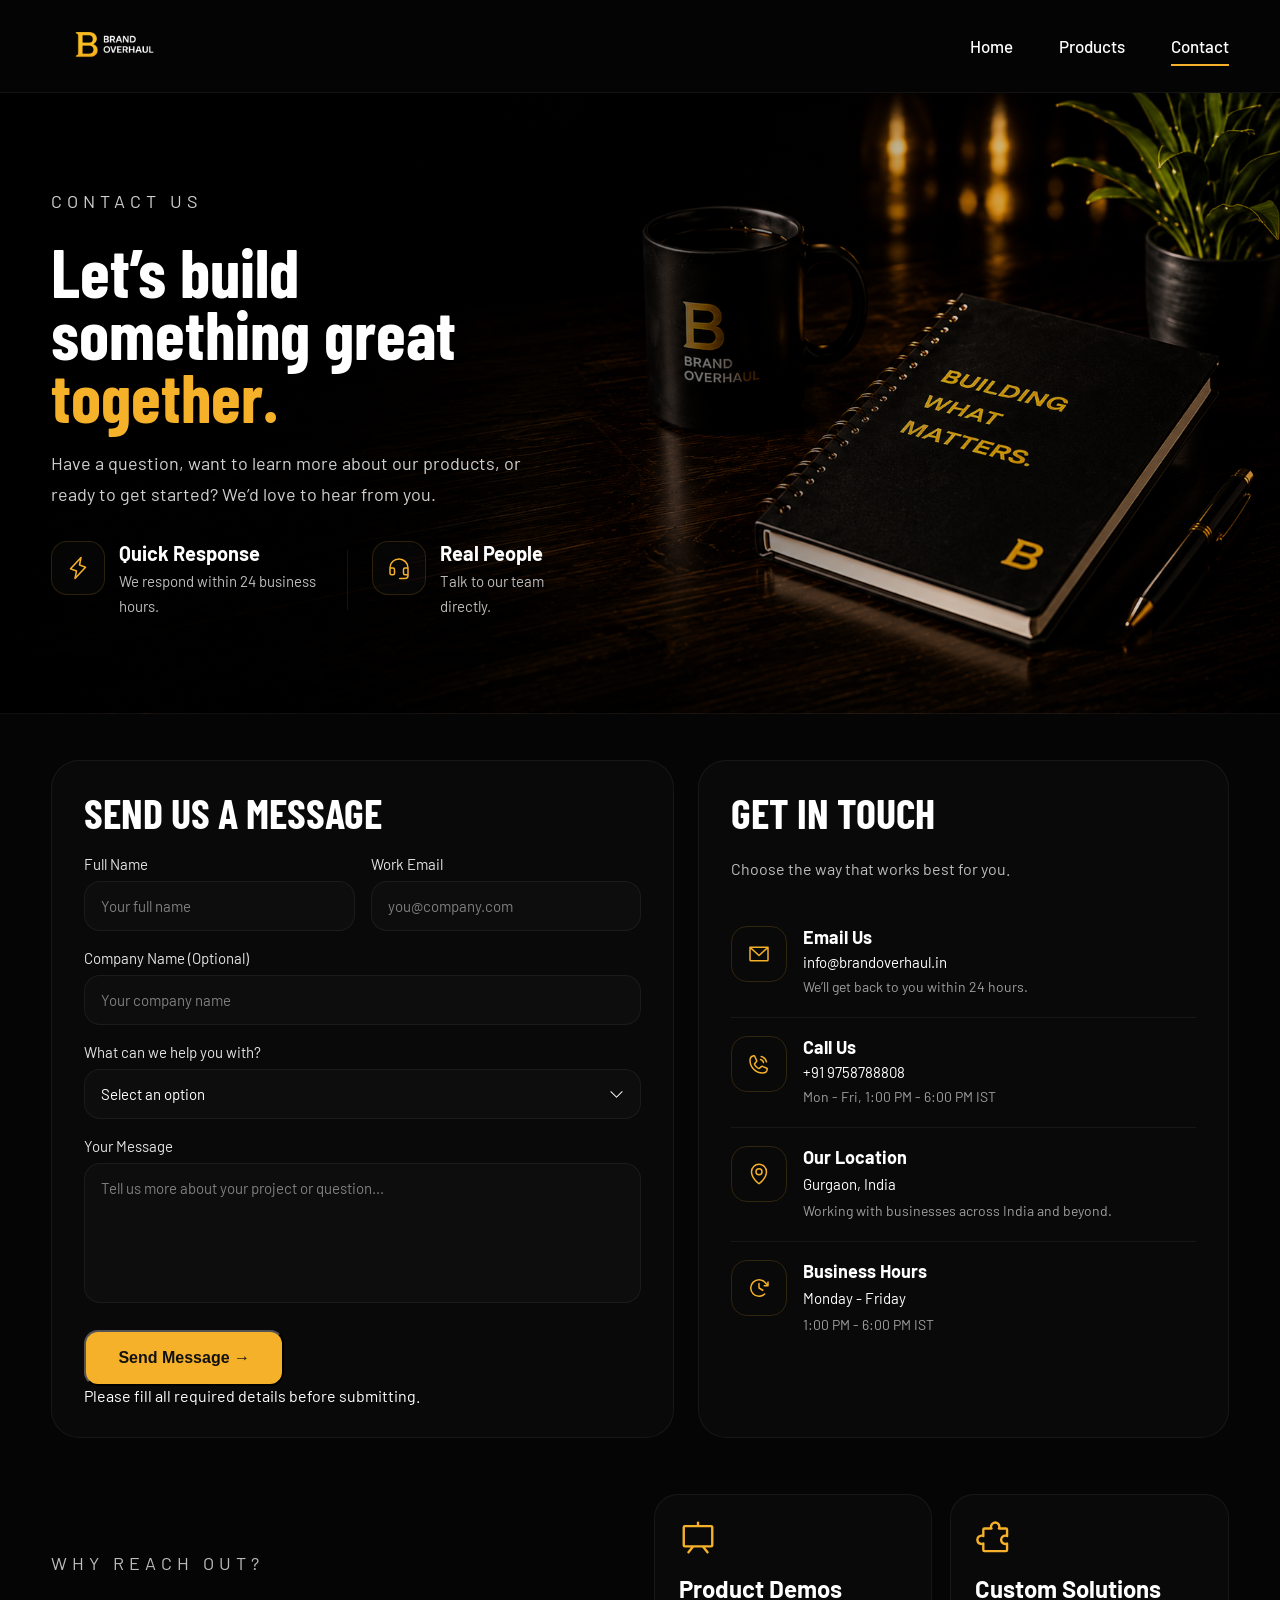
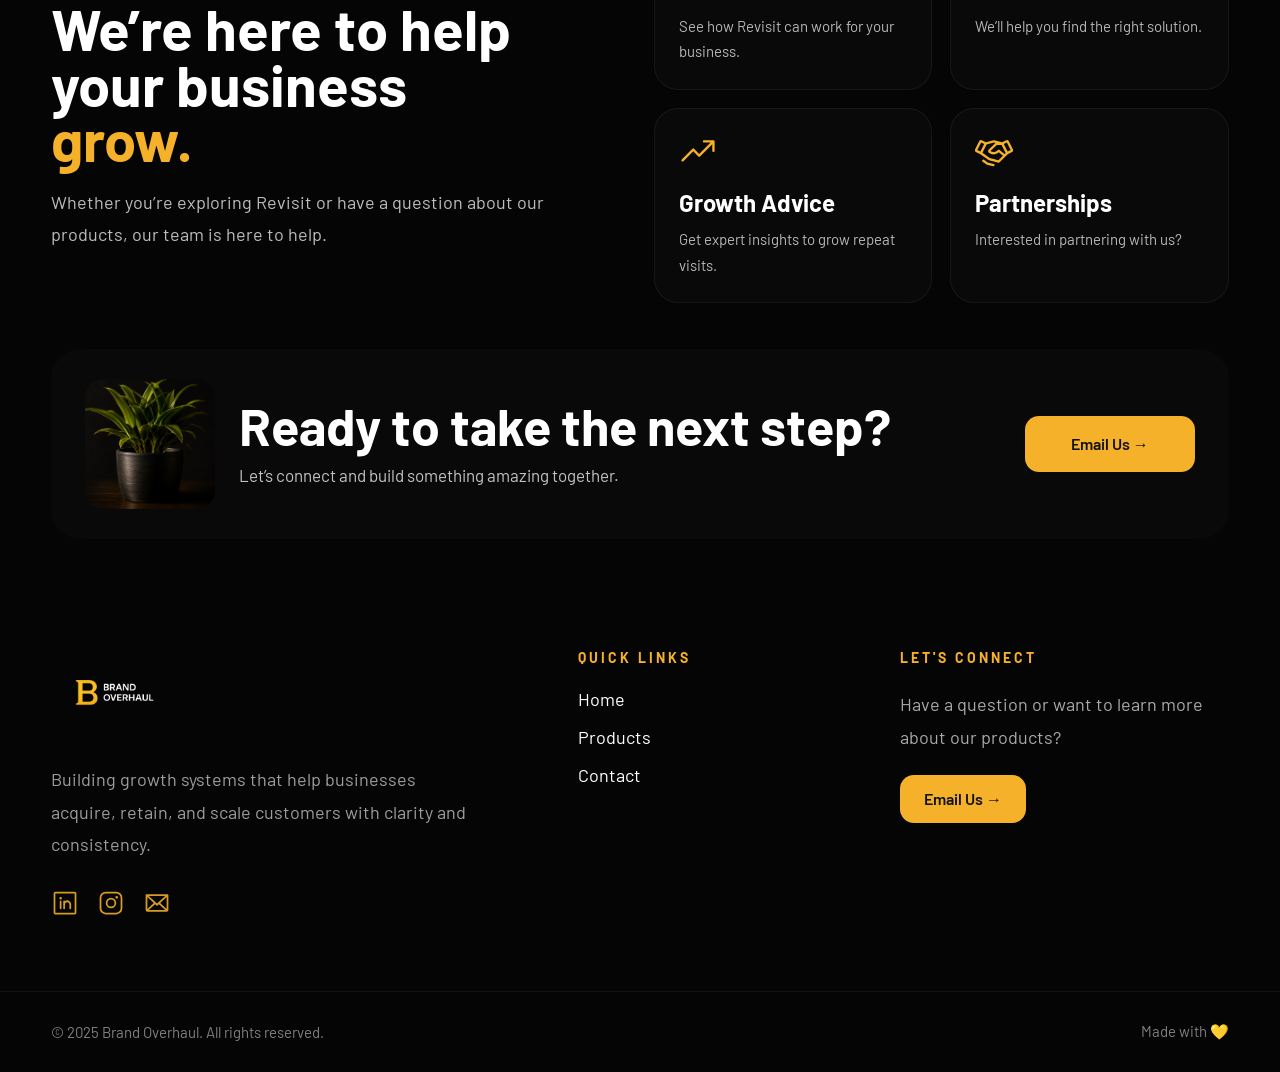
==== commit b6d4e32c: "Update contact.html" ====
--- a/contact.html
+++ b/contact.html
@@ -115,7 +115,16 @@
 
         <h2>SEND US A MESSAGE</h2>
 
-        <form>
+        <form
+          id="contactForm"
+          action="https://formsubmit.co/info@brandoverhaul.in"
+          method="POST">
+
+          <input type="hidden" name="_captcha" value="false">
+
+          <input type="hidden"
+            name="_subject"
+            value="New Brand Overhaul Contact Form Submission">
 
           <div class="contact-row">
 
@@ -125,7 +134,9 @@
 
               <input
                 type="text"
-                placeholder="Your full name">
+                name="full-name"
+                placeholder="Your full name"
+                required>
 
             </div>
 
@@ -135,7 +146,9 @@
 
               <input
                 type="email"
-                placeholder="you@company.com">
+                name="email"
+                placeholder="you@company.com"
+                required>
 
             </div>
 
@@ -147,6 +160,7 @@
 
             <input
               type="text"
+              name="company"
               placeholder="Your company name">
 
           </div>
@@ -155,9 +169,11 @@
 
             <label>What can we help you with?</label>
 
-            <select>
-
-              <option>Select an option</option>
+            <select
+              name="service"
+              required>
+
+              <option value="">Select an option</option>
 
               <option>Revisit Demo</option>
 
@@ -176,13 +192,21 @@
             <label>Your Message</label>
 
             <textarea
-              placeholder="Tell us more about your project or question..."></textarea>
-
-          </div>
-
-          <button type="submit" class="btn btn-primary">
+              name="message"
+              placeholder="Tell us more about your project or question..."
+              required></textarea>
+
+          </div>
+
+          <button
+            type="submit"
+            class="btn btn-primary">
             Send Message →
           </button>
+
+          <p class="form-note">
+            Please fill all required details before submitting.
+          </p>
 
         </form>
 
@@ -510,6 +534,37 @@
 
   </footer>
 
+  <script>
+
+    const form = document.getElementById('contactForm');
+
+    form.addEventListener('submit', function (e) {
+
+      const requiredFields = form.querySelectorAll('[required]');
+      let valid = true;
+
+      requiredFields.forEach(field => {
+
+        if (!field.value.trim()) {
+          valid = false;
+          field.style.borderColor = '#ff5c5c';
+        } else {
+          field.style.borderColor = 'rgba(255,255,255,.06)';
+        }
+
+      });
+
+      if (!valid) {
+        e.preventDefault();
+        alert('Please fill all required details.');
+      } else {
+        alert('Message sent successfully.');
+      }
+
+    });
+
+  </script>
+
 </body>
 
 </html>
--- a/styles.css
+++ b/styles.css
@@ -1075,502 +1075,536 @@
 CONTACT PAGE
 ========================================================= */
 
-/* NAVBAR CENTER FIX */
-
-.contact-page .nav-inner{
-  position:relative;
-  justify-content:center;
-}
-
-.contact-page .logo{
-  position:absolute;
-  left:0;
-}
-
 /* HERO */
 
 .contact-hero{
   position:relative;
   overflow:hidden;
-  padding:44px 0 34px;
-
-  background:
+  min-height:620px;
+
+  background-image:
   linear-gradient(
     90deg,
     rgba(0,0,0,.96) 0%,
-    rgba(0,0,0,.92) 42%,
-    rgba(0,0,0,.48) 100%
-  );
-
-  border-bottom:1px solid rgba(255,255,255,.05);
+    rgba(0,0,0,.90) 24%,
+    rgba(0,0,0,.56) 52%,
+    rgba(0,0,0,.18) 74%
+  ),
+  url('assets/contact-hero.png');
+
+  background-size:cover;
+  background-position:center right;
+  background-repeat:no-repeat;
+
+  border-bottom:1px solid rgba(255,255,255,.06);
 }
 
 .contact-hero-grid{
-  display:grid;
-  grid-template-columns:1fr 1fr;
-  align-items:center;
-  gap:44px;
-  min-height:540px;
+  min-height:620px;
+  display:flex;
+  align-items:center;
 }
 
 .contact-hero-content{
-  max-width:560px;
+  max-width:520px;
+  position:relative;
+  z-index:2;
 }
 
 .contact-hero-content h1{
   font-family:'Barlow Condensed',sans-serif;
-  font-size:82px;
+  font-size:68px;
   line-height:.92;
-  margin-bottom:22px;
+  margin-bottom:20px;
 }
 
 .contact-hero-content h1 span{
   color:#f5b12a;
 }
 
-.contact-hero-description{
+.contact-hero-content p{
   color:#d0d0d0;
-  font-size:21px;
+  font-size:18px;
   line-height:1.75;
-  max-width:520px;
-}
-
-.contact-mini-info{
-  margin-top:40px;
-  display:flex;
-  align-items:center;
-  gap:26px;
-}
-
-.contact-mini-divider{
-  width:1px;
-  height:90px;
-  background:rgba(255,255,255,.08);
-}
-
-.contact-mini-card{
+  max-width:500px;
+}
+
+.contact-hero-features{
+  display:flex;
+  align-items:center;
+  gap:24px;
+  margin-top:30px;
+}
+
+.contact-feature{
   display:flex;
   align-items:flex-start;
-  gap:18px;
-  max-width:240px;
-}
-
-.contact-mini-icon{
-  width:56px;
-  height:56px;
-  border-radius:18px;
-  border:1px solid rgba(245,177,42,.18);
+  gap:14px;
+}
+
+.contact-feature-icon{
+  width:54px;
+  height:54px;
+  border:1px solid rgba(245,177,42,.16);
+  border-radius:16px;
+  display:flex;
+  align-items:center;
+  justify-content:center;
   background:rgba(255,255,255,.02);
-
-  display:flex;
-  align-items:center;
-  justify-content:center;
-
   flex-shrink:0;
 }
 
-.contact-mini-icon img{
+.contact-feature-icon img{
   width:24px;
   height:24px;
   object-fit:contain;
 }
 
-.contact-mini-card h4{
+.contact-feature h4{
   font-size:20px;
-  margin-bottom:8px;
-}
-
-.contact-mini-card p{
+  margin-bottom:4px;
+}
+
+.contact-feature span{
   color:#bdbdbd;
   line-height:1.7;
-  font-size:16px;
-}
-
-.contact-hero-image{
-  display:flex;
-  justify-content:flex-end;
-}
-
-.contact-hero-image img{
-  width:100%;
-  max-width:560px;
-  object-fit:contain;
-}
-
-/* CONTACT BOX */
-
-.contact-box-section{
-  padding:38px 0;
-}
-
-.contact-box-grid{
+  font-size:15px;
+}
+
+.contact-feature-divider{
+  width:1px;
+  height:60px;
+  background:rgba(255,255,255,.08);
+}
+
+/* CONTACT MAIN */
+
+.contact-main{
+  padding:46px 0 30px;
+}
+
+.contact-main-grid{
   display:grid;
-  grid-template-columns:1.05fr .85fr;
-  gap:28px;
-}
-
-.contact-form-side,
-.contact-info-side{
+  grid-template-columns:1.08fr .92fr;
+  gap:24px;
+}
+
+.contact-form-box,
+.contact-info-box{
   background:#090909;
   border:1px solid rgba(255,255,255,.06);
-  border-radius:30px;
-  padding:38px;
-}
-
-.contact-form-side h3,
-.contact-info-side h3{
-  font-size:38px;
-  margin-bottom:14px;
+  border-radius:28px;
+  padding:32px;
+}
+
+.contact-form-box h2,
+.contact-info-box h2{
   font-family:'Barlow Condensed',sans-serif;
-}
+  font-size:42px;
+  margin-bottom:22px;
+  line-height:.95;
+}
+
+.contact-row{
+  display:grid;
+  grid-template-columns:1fr 1fr;
+  gap:16px;
+}
+
+.input-group{
+  margin-bottom:18px;
+}
+
+.input-group label{
+  display:block;
+  margin-bottom:8px;
+  color:#e4e4e4;
+  font-size:15px;
+}
+
+.input-group input,
+.input-group select,
+.input-group textarea{
+  width:100%;
+  background:#0d0d0d;
+  border:1px solid rgba(255,255,255,.06);
+  border-radius:16px;
+  padding:15px 16px;
+  color:#fff;
+  font-size:15px;
+  font-family:'Barlow',sans-serif;
+  outline:none;
+}
+
+/* DROPDOWN FIX */
+
+.input-group select{
+  appearance:none;
+  -webkit-appearance:none;
+  -moz-appearance:none;
+
+  background-image:url("data:image/svg+xml,%3Csvg xmlns='http://www.w3.org/2000/svg' width='18' height='18' fill='white' viewBox='0 0 16 16'%3E%3Cpath fill-rule='evenodd' d='M1.646 5.646a.5.5 0 0 1 .708 0L8 11.293l5.646-5.647a.5.5 0 0 1 .708.708l-6 6a.5.5 0 0 1-.708 0l-6-6a.5.5 0 0 1 0-.708z'/%3E%3C/svg%3E");
+
+  background-repeat:no-repeat;
+  background-position:right 16px center;
+  background-size:15px;
+  padding-right:44px;
+}
+
+.input-group textarea{
+  min-height:140px;
+  resize:none;
+}
+
+.input-group input::placeholder,
+.input-group textarea::placeholder{
+  color:#7f7f7f;
+}
+
+.contact-form-box .btn{
+  margin-top:6px;
+  min-width:200px;
+  min-height:56px;
+  font-size:16px;
+}
+
+/* CONTACT INFO */
 
 .contact-info-sub{
-  color:#a8a8a8;
+  color:#bdbdbd;
+  font-size:16px;
   line-height:1.7;
-  margin-bottom:34px;
+  margin-bottom:26px;
+}
+
+.contact-info-item{
+  display:flex;
+  align-items:flex-start;
+  gap:16px;
+  padding:18px 0;
+  border-bottom:1px solid rgba(255,255,255,.06);
+}
+
+.contact-info-item:last-child{
+  border-bottom:none;
+  padding-bottom:0;
+}
+
+.contact-info-icon{
+  width:56px;
+  height:56px;
+  border:1px solid rgba(245,177,42,.16);
+  border-radius:16px;
+  display:flex;
+  align-items:center;
+  justify-content:center;
+  flex-shrink:0;
+}
+
+.contact-info-icon img{
+  width:24px;
+  height:24px;
+  object-fit:contain;
+}
+
+.contact-info-item h4{
   font-size:18px;
-}
-
-/* FORM */
-
-.form-row{
+  margin-bottom:4px;
+}
+
+.contact-info-item p{
+  color:#fff;
+  font-size:15px;
+  margin-bottom:2px;
+  line-height:1.7;
+}
+
+.contact-info-item span{
+  display:block;
+  color:#9e9e9e;
+  line-height:1.7;
+  font-size:14px;
+  margin-top:2px;
+}
+
+.contact-link{
+  display:inline-block;
+  color:#fff;
+  font-size:15px;
+  margin-bottom:2px;
+}
+
+/* WHY REACH OUT */
+
+.contact-reasons{
+  padding:26px 0 46px;
+}
+
+.contact-reasons-grid{
+  display:grid;
+  grid-template-columns:1fr 1fr;
+  gap:28px;
+  align-items:center;
+}
+
+.contact-reasons-content h2{
+  font-size:58px;
+  line-height:.96;
+  margin-bottom:18px;
+  max-width:460px;
+}
+
+.contact-reasons-content h2 span{
+  color:#f5b12a;
+}
+
+.contact-reasons-content p{
+  color:#bdbdbd;
+  font-size:18px;
+  line-height:1.8;
+  max-width:500px;
+}
+
+.contact-cards-grid{
   display:grid;
   grid-template-columns:1fr 1fr;
   gap:18px;
 }
 
-.form-group{
-  margin-bottom:20px;
-}
-
-.form-group label{
-  display:block;
-  margin-bottom:10px;
-  font-size:15px;
-  color:#f1f1f1;
-}
-
-.form-group input,
-.form-group select,
-.form-group textarea{
-  width:100%;
-  background:#111;
-  border:1px solid rgba(255,255,255,.06);
-  border-radius:16px;
-  padding:18px;
-  color:#fff;
-  font-family:'Barlow',sans-serif;
-  font-size:16px;
-  outline:none;
-}
-
-.form-group textarea{
-  resize:none;
-}
-
-.form-group input:focus,
-.form-group select:focus,
-.form-group textarea:focus{
-  border-color:rgba(245,177,42,.45);
-}
-
-/* INFO SIDE */
-
-.info-item{
-  display:flex;
-  gap:18px;
-  margin-bottom:28px;
-  align-items:flex-start;
-}
-
-.info-icon{
-  width:58px;
-  height:58px;
-  border-radius:18px;
-  border:1px solid rgba(245,177,42,.16);
-  background:rgba(255,255,255,.02);
-
-  display:flex;
-  align-items:center;
-  justify-content:center;
-
-  flex-shrink:0;
-}
-
-.info-icon img{
-  width:25px;
-  height:25px;
-  object-fit:contain;
-}
-
-.info-item h4{
-  font-size:22px;
-  margin-bottom:8px;
-}
-
-.info-item p{
-  font-size:18px;
-  margin-bottom:6px;
-}
-
-.info-item span{
-  color:#9f9f9f;
-  line-height:1.7;
-  font-size:15px;
-}
-
-.info-item a{
-  color:#fff;
-  text-decoration:none;
-}
-
-.info-item a:hover{
-  color:#f5b12a;
-}
-
-/* WHY CONTACT */
-
-.why-contact{
-  padding:0 0 56px;
-}
-
-.why-contact-grid{
-  display:grid;
-  grid-template-columns:.9fr 1.1fr;
-  gap:50px;
-  align-items:center;
-}
-
-.why-contact-left h2{
-  font-size:58px;
-  line-height:1.08;
-  margin-bottom:22px;
-}
-
-.why-contact-left h2 span{
-  color:#f5b12a;
-}
-
-.why-contact-left p{
-  color:#c6c6c6;
-  font-size:20px;
-  line-height:1.8;
-}
-
-.why-contact-right{
-  display:grid;
-  grid-template-columns:repeat(2,1fr);
-  gap:20px;
-}
-
-.why-contact-item{
+.contact-card{
   background:#090909;
   border:1px solid rgba(255,255,255,.06);
   border-radius:24px;
-  padding:28px;
-}
-
-.why-contact-item img{
-  width:52px;
-  height:52px;
+  padding:24px;
+}
+
+.contact-card img{
+  width:38px;
+  height:38px;
   object-fit:contain;
   margin-bottom:18px;
 }
 
-.why-contact-item h4{
+.contact-card h3{
   font-size:24px;
-  margin-bottom:12px;
-}
-
-.why-contact-item p{
-  color:#bcbcbc;
+  margin-bottom:10px;
+  line-height:1.2;
+}
+
+.contact-card p{
+  color:#b6b6b6;
   line-height:1.7;
-  font-size:16px;
-}
-
-/* FINAL CTA */
-
-.contact-final-cta{
+  font-size:15px;
+}
+
+/* CTA */
+
+.contact-cta{
   padding-bottom:60px;
 }
 
-.contact-final-box{
+.contact-cta-box{
   background:#090909;
   border-radius:30px;
-  padding:38px 42px;
-
+  padding:30px 34px;
   display:flex;
   align-items:center;
   justify-content:space-between;
-  gap:40px;
-}
-
-.contact-final-left{
-  display:flex;
-  align-items:center;
   gap:28px;
 }
 
-.contact-final-left img{
-  width:140px;
-  border-radius:22px;
-}
-
-.contact-final-left h2{
+.contact-cta-left{
+  display:flex;
+  align-items:center;
+  gap:24px;
+}
+
+.contact-cta-left img{
+  width:130px;
+  height:130px;
+  object-fit:cover;
+  border-radius:18px;
+  flex-shrink:0;
+}
+
+.contact-cta-left h2{
   font-size:52px;
-  line-height:1.06;
-  margin-bottom:12px;
-}
-
-.contact-final-left p{
-  color:#bdbdbd;
-  font-size:21px;
+  line-height:.98;
+  margin-bottom:10px;
+}
+
+.contact-cta-left p{
+  color:#c2c2c2;
+  font-size:17px;
   line-height:1.7;
 }
 
+.contact-cta-box .btn{
+  min-width:170px;
+  min-height:56px;
+  font-size:16px;
+}
+
 /* FOOTER COMPACT FIX */
 
 .footer-grid{
-  padding:54px 0;
+  padding:50px 0;
   display:grid;
-  grid-template-columns:1.2fr .8fr .8fr;
+  grid-template-columns:1.2fr .7fr .8fr;
   gap:34px;
 }
 
+.footer-brand p{
+  max-width:420px;
+}
+
 /* =========================================================
-CONTACT TABLET
+CONTACT PAGE TABLET
 ========================================================= */
 
 @media(max-width:1100px){
 
-  .contact-hero-grid,
-  .contact-box-grid,
-  .why-contact-grid{
+  .contact-main-grid,
+  .contact-reasons-grid{
     grid-template-columns:1fr;
   }
 
+  .contact-cards-grid{
+    grid-template-columns:1fr 1fr;
+  }
+
   .contact-hero{
-    padding:40px 0;
+    min-height:auto;
+    padding:80px 0;
   }
 
   .contact-hero-grid{
     min-height:auto;
   }
 
-  .contact-hero-image{
-    justify-content:center;
-  }
-
-  .why-contact-right{
-    grid-template-columns:1fr 1fr;
-  }
-
-}
-
-/* =========================================================
-CONTACT MOBILE
-========================================================= */
-
-@media(max-width:768px){
-
-  .contact-page .nav-inner{
-    justify-content:space-between;
-  }
-
-  .contact-page .logo{
-    position:static;
-  }
-
-  .contact-hero{
-    padding:34px 0 28px;
-  }
-
-  .contact-hero-grid{
-    gap:34px;
-  }
-
-  .contact-hero-content h1{
-    font-size:56px;
-  }
-
-  .contact-hero-description{
-    font-size:18px;
-  }
-
-  .contact-mini-info{
+  .contact-cta-box{
     flex-direction:column;
     align-items:flex-start;
-    gap:22px;
-  }
-
-  .contact-mini-divider{
-    display:none;
-  }
-
-  .contact-mini-card{
-    max-width:100%;
-  }
-
-  .contact-box-section{
-    padding:34px 0;
-  }
-
-  .contact-form-side,
-  .contact-info-side{
-    padding:28px;
-  }
-
-  .contact-form-side h3,
-  .contact-info-side h3{
-    font-size:32px;
-  }
-
-  .form-row{
-    grid-template-columns:1fr;
-  }
-
-  .why-contact{
-    padding:10px 0 54px;
-  }
-
-  .why-contact-left h2{
-    font-size:42px;
-  }
-
-  .why-contact-left p{
-    font-size:18px;
-  }
-
-  .why-contact-right{
-    grid-template-columns:1fr;
-  }
-
-  .contact-final-box{
+  }
+
+}
+
+/* =========================================================
+CONTACT PAGE MOBILE
+========================================================= */
+
+@media(max-width:768px){
+
+  .contact-hero{
+    padding:64px 0;
+
+    background-image:
+    linear-gradient(
+      to bottom,
+      rgba(0,0,0,.92),
+      rgba(0,0,0,.96)
+    ),
+    url('assets/contact-hero.png');
+
+    background-size:cover;
+    background-position:68% center;
+  }
+
+  .contact-hero-content h1{
+    font-size:54px;
+    line-height:.94;
+  }
+
+  .contact-hero-content p{
+    font-size:17px;
+  }
+
+  .contact-hero-features{
     flex-direction:column;
     align-items:flex-start;
-    padding:28px;
-  }
-
-  .contact-final-left{
+    gap:20px;
+  }
+
+  .contact-feature-divider{
+    display:none;
+  }
+
+  .contact-feature h4{
+    font-size:18px;
+  }
+
+  .contact-feature span{
+    font-size:14px;
+  }
+
+  .contact-main{
+    padding:40px 0 24px;
+  }
+
+  .contact-form-box,
+  .contact-info-box{
+    padding:24px;
+    border-radius:24px;
+  }
+
+  .contact-form-box h2,
+  .contact-info-box h2{
+    font-size:38px;
+  }
+
+  .contact-row{
+    grid-template-columns:1fr;
+  }
+
+  .contact-reasons{
+    padding:30px 0 40px;
+  }
+
+  .contact-reasons-content h2{
+    font-size:46px;
+  }
+
+  .contact-reasons-content p{
+    font-size:17px;
+  }
+
+  .contact-cards-grid{
+    grid-template-columns:1fr;
+  }
+
+  .contact-card{
+    padding:22px;
+  }
+
+  .contact-card h3{
+    font-size:22px;
+  }
+
+  .contact-cta-box{
+    padding:24px;
+  }
+
+  .contact-cta-left{
     flex-direction:column;
     align-items:flex-start;
-    gap:22px;
-  }
-
-  .contact-final-left img{
+  }
+
+  .contact-cta-left img{
     width:100%;
-    max-width:220px;
-  }
-
-  .contact-final-left h2{
-    font-size:38px;
-  }
-
-  .contact-final-left p{
-    font-size:18px;
-  }
-
-  .contact-final-box .btn{
+    max-width:200px;
+    height:auto;
+  }
+
+  .contact-cta-left h2{
+    font-size:42px;
+    line-height:1;
+  }
+
+  .contact-cta-left p{
+    font-size:16px;
+  }
+
+  .contact-cta-box .btn{
     width:100%;
   }
 
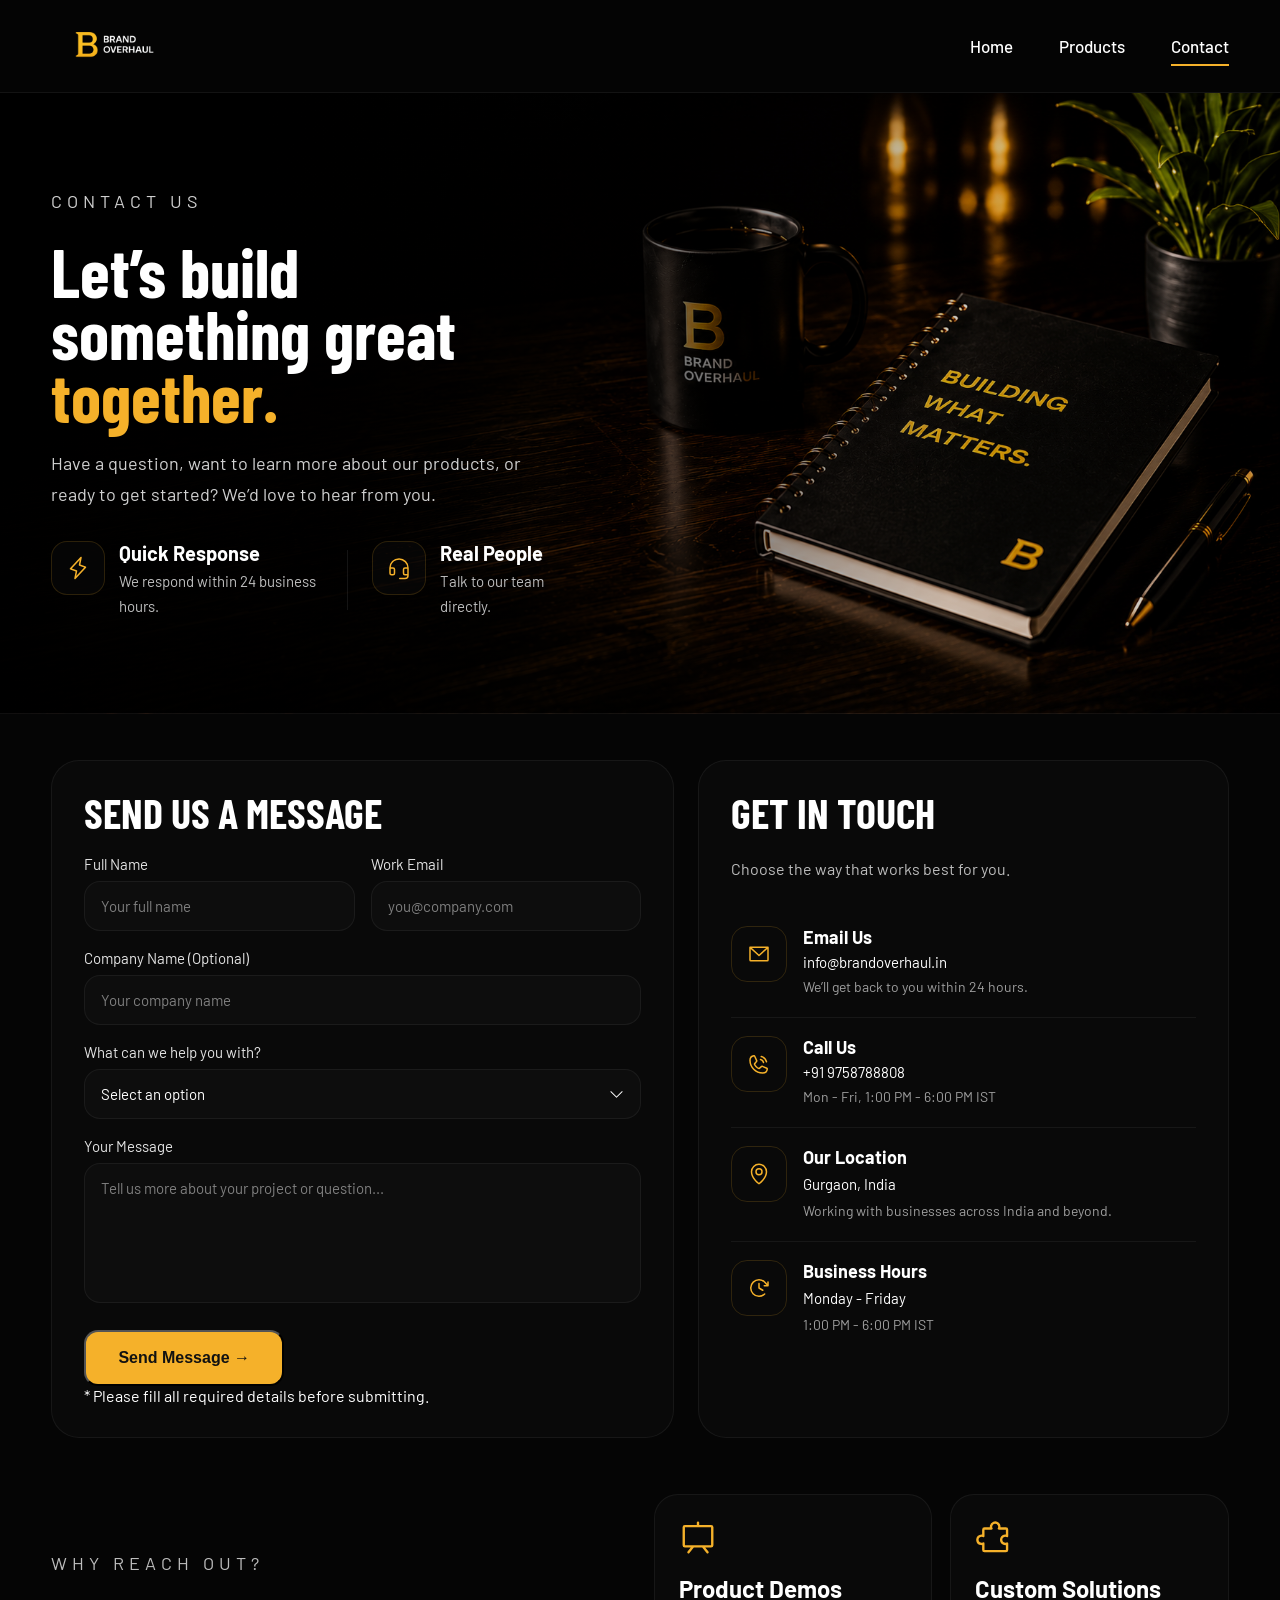
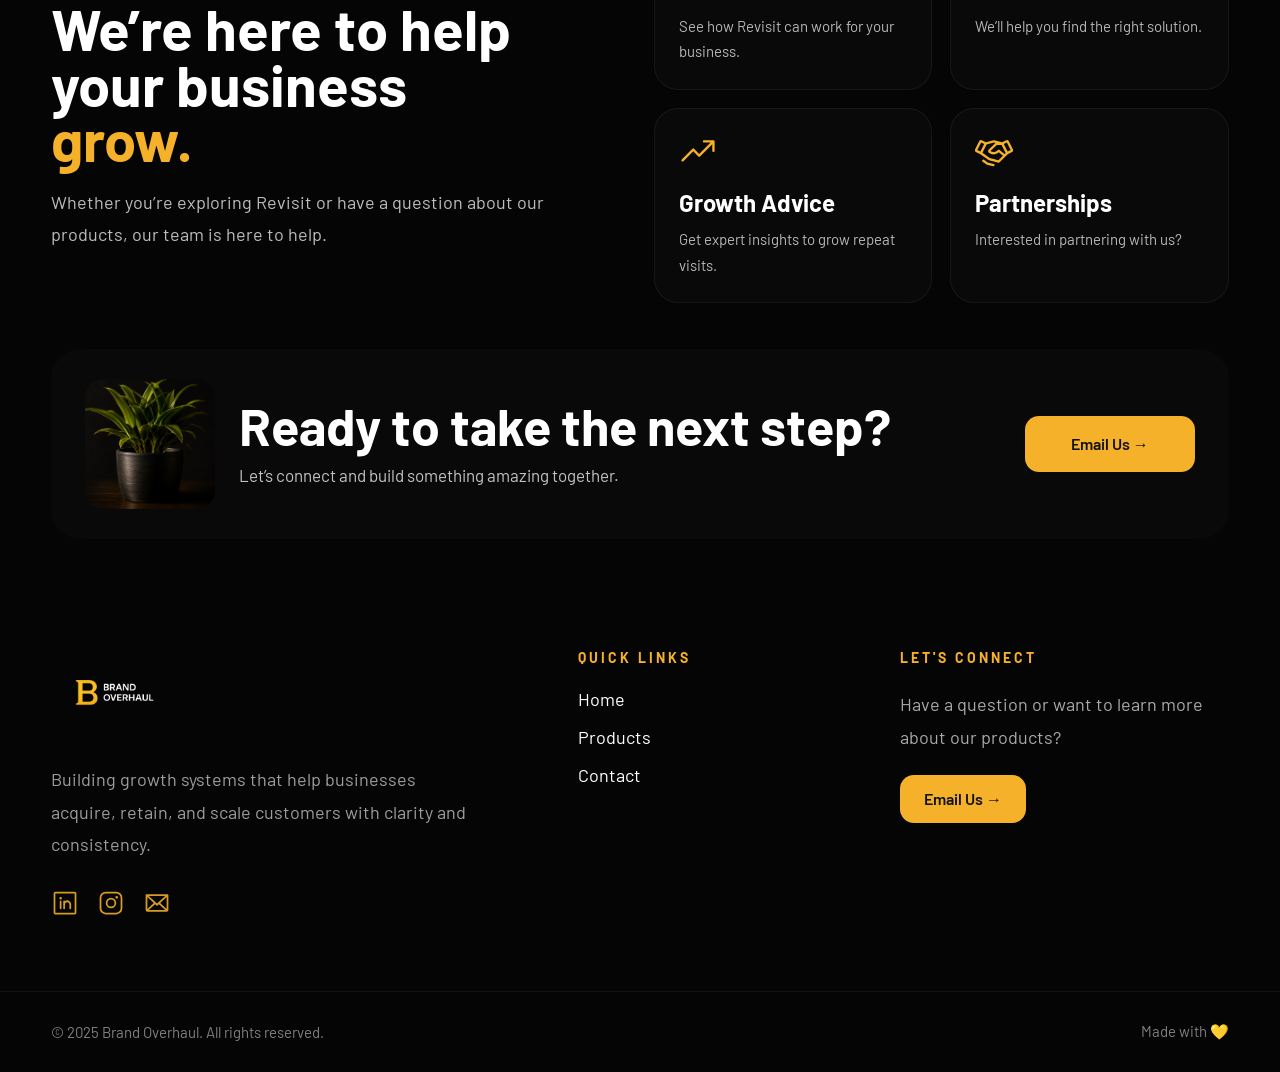
==== commit aa7c1bcd: "Update contact.html" ====
--- a/contact.html
+++ b/contact.html
@@ -122,7 +122,13 @@
 
           <input type="hidden" name="_captcha" value="false">
 
-          <input type="hidden"
+          <input
+            type="hidden"
+            name="_next"
+            value="https://brandoverhaul.in/contact.html">
+
+          <input
+            type="hidden"
             name="_subject"
             value="New Brand Overhaul Contact Form Submission">
 
@@ -199,13 +205,14 @@
           </div>
 
           <button
+            id="submitBtn"
             type="submit"
             class="btn btn-primary">
             Send Message →
           </button>
 
           <p class="form-note">
-            Please fill all required details before submitting.
+            * Please fill all required details before submitting.
           </p>
 
         </form>
@@ -537,6 +544,7 @@
   <script>
 
     const form = document.getElementById('contactForm');
+    const submitBtn = document.getElementById('submitBtn');
 
     form.addEventListener('submit', function (e) {
 
@@ -546,19 +554,28 @@
       requiredFields.forEach(field => {
 
         if (!field.value.trim()) {
+
           valid = false;
           field.style.borderColor = '#ff5c5c';
+
         } else {
+
           field.style.borderColor = 'rgba(255,255,255,.06)';
+
         }
 
       });
 
       if (!valid) {
+
         e.preventDefault();
         alert('Please fill all required details.');
+
       } else {
-        alert('Message sent successfully.');
+
+        submitBtn.innerHTML = 'Message Sent ✓';
+        submitBtn.style.pointerEvents = 'none';
+
       }
 
     });
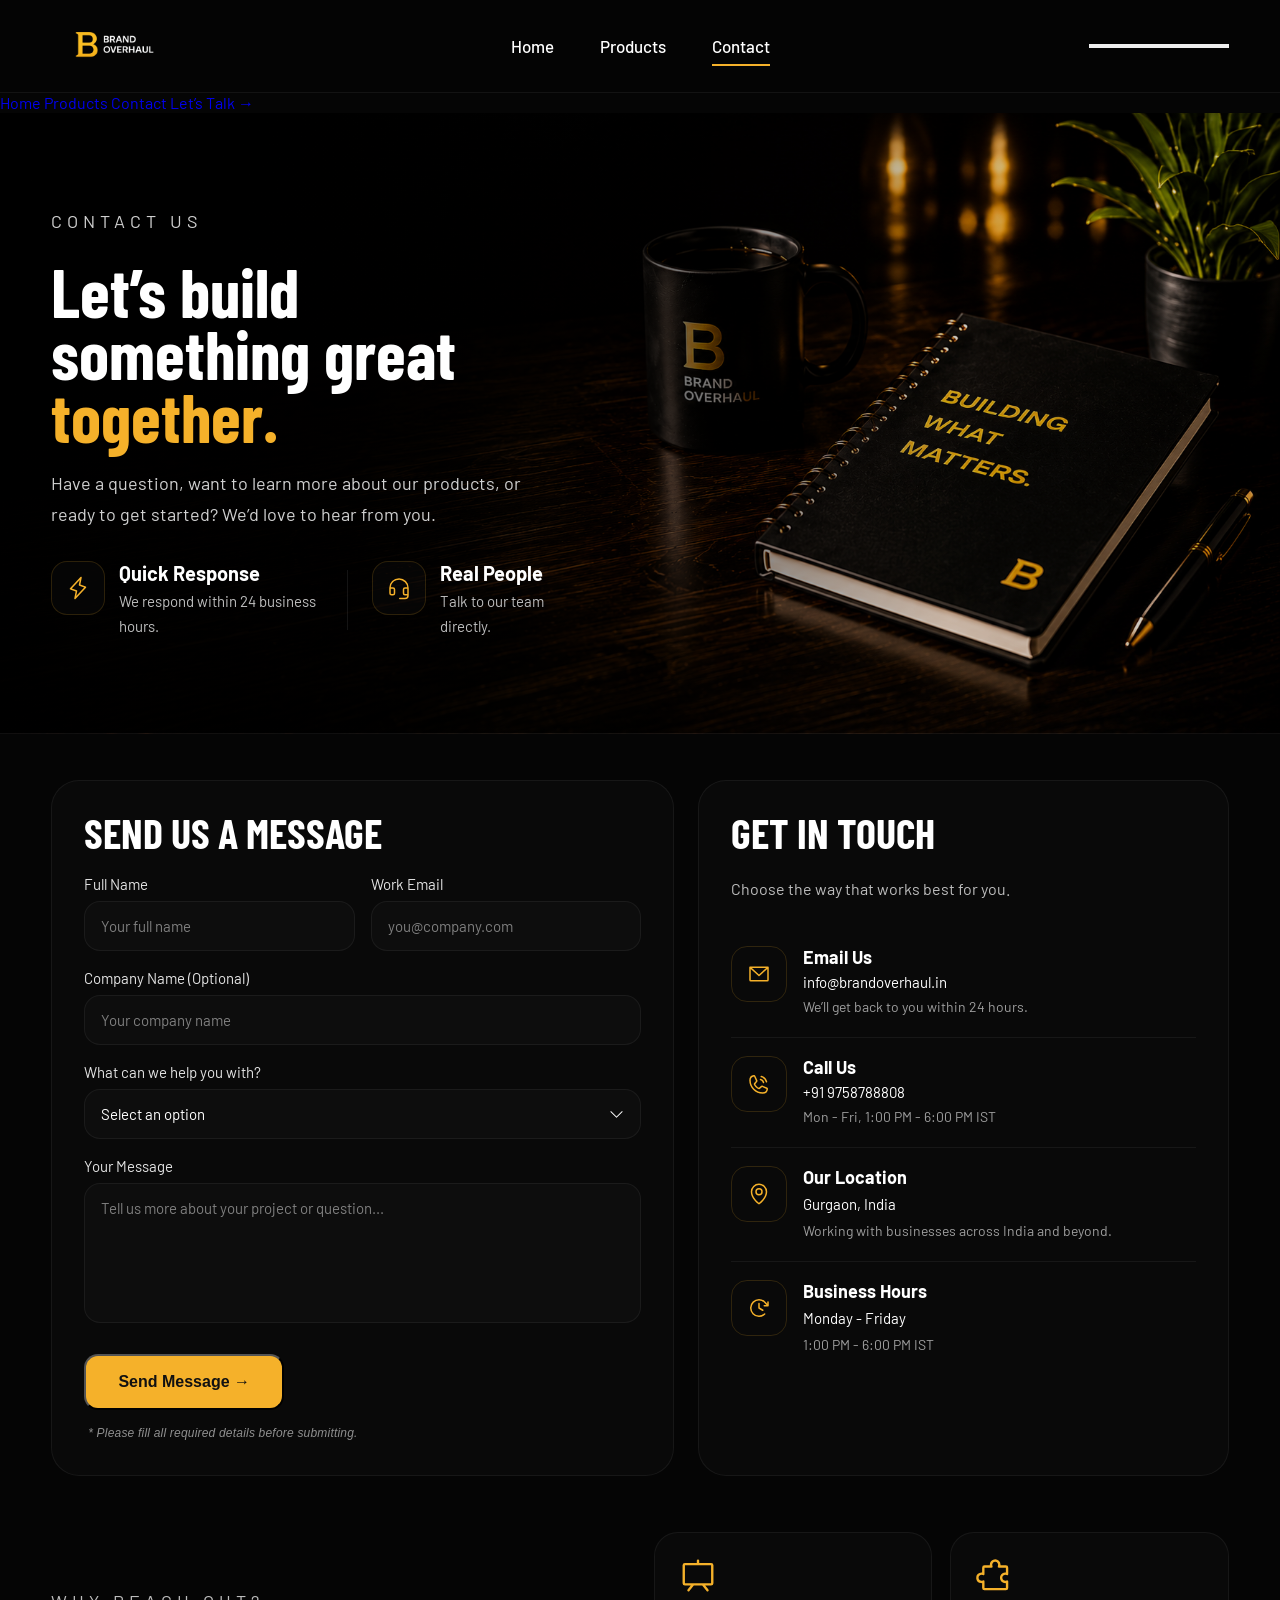
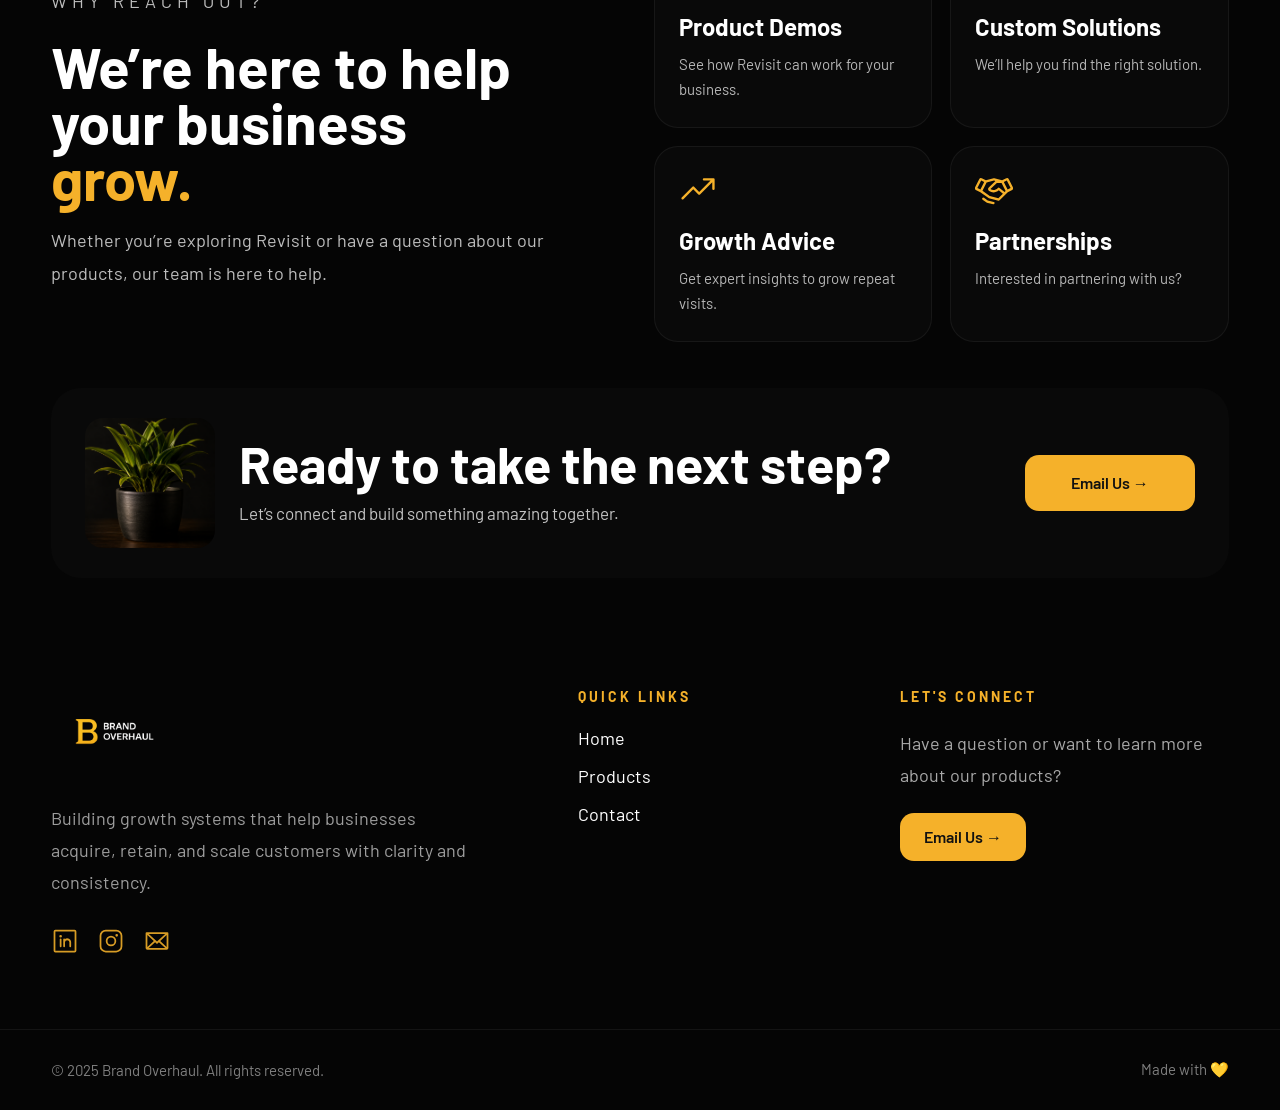
==== commit 09f3bced: "Update contact.html" ====
--- a/contact.html
+++ b/contact.html
@@ -29,14 +29,41 @@
       </a>
 
       <nav class="nav-links">
-        <a href="index.html">Home</a>
-        <a href="products.html">Products</a>
-        <a href="contact.html" class="active">Contact</a>
-      </nav>
-
-    </div>
-
-  </header>
+  <a href="index.html">Home</a>
+  <a href="products.html">Products</a>
+  <a href="contact.html" class="active">Contact</a>
+</nav>
+
+<button class="menu-toggle" id="menuToggle">
+
+  <span></span>
+  <span></span>
+  <span></span>
+
+</button>
+
+</div>
+
+</header>
+  <!-- MOBILE MENU -->
+
+<div class="mobile-menu" id="mobileMenu">
+
+  <div class="mobile-menu-inner">
+
+    <a href="index.html">Home</a>
+
+    <a href="products.html">Products</a>
+
+    <a href="contact.html">Contact</a>
+
+    <a href="contact.html" class="mobile-menu-cta">
+      Let’s Talk →
+    </a>
+
+  </div>
+
+</div>
 
   <!-- HERO -->
 
--- a/styles.css
+++ b/styles.css
@@ -1609,3 +1609,80 @@
   }
 
 }
+/* =========================================================
+FINAL CONTACT + NAV FIXES
+========================================================= */
+
+/* NAVBAR ALIGNMENT */
+
+.nav-inner{
+  justify-content:flex-start;
+  gap:80px;
+}
+
+.nav-links{
+  margin-left:auto;
+}
+
+/* FORM NOTE */
+
+.form-note{
+  margin-top:14px;
+  margin-left:4px;
+  font-size:12px;
+  color:#8f8f8f;
+  font-style:italic;
+  letter-spacing:.2px;
+  line-height:1.6;
+}
+
+/* BUTTON IMPROVEMENTS */
+
+.contact-form-box .btn{
+  margin-top:10px;
+  transition:.3s;
+}
+
+.contact-form-box .btn:disabled{
+  opacity:1;
+  cursor:not-allowed;
+}
+
+/* INPUT FOCUS */
+
+.input-group input:focus,
+.input-group textarea:focus,
+.input-group select:focus{
+  border-color:rgba(245,177,42,.5);
+  box-shadow:0 0 0 1px rgba(245,177,42,.12);
+}
+
+/* MOBILE NAV FIX */
+
+@media(max-width:768px){
+
+  .nav-inner{
+    justify-content:space-between;
+    gap:0;
+  }
+
+}
+/* =========================================================
+DESKTOP NAV CENTER FIX
+========================================================= */
+
+@media(min-width:1101px){
+
+  .nav-inner{
+    display:grid;
+    grid-template-columns:140px 1fr 140px;
+    align-items:center;
+  }
+
+  .nav-links{
+    justify-self:center;
+    margin-left:0;
+  }
+
+}
+
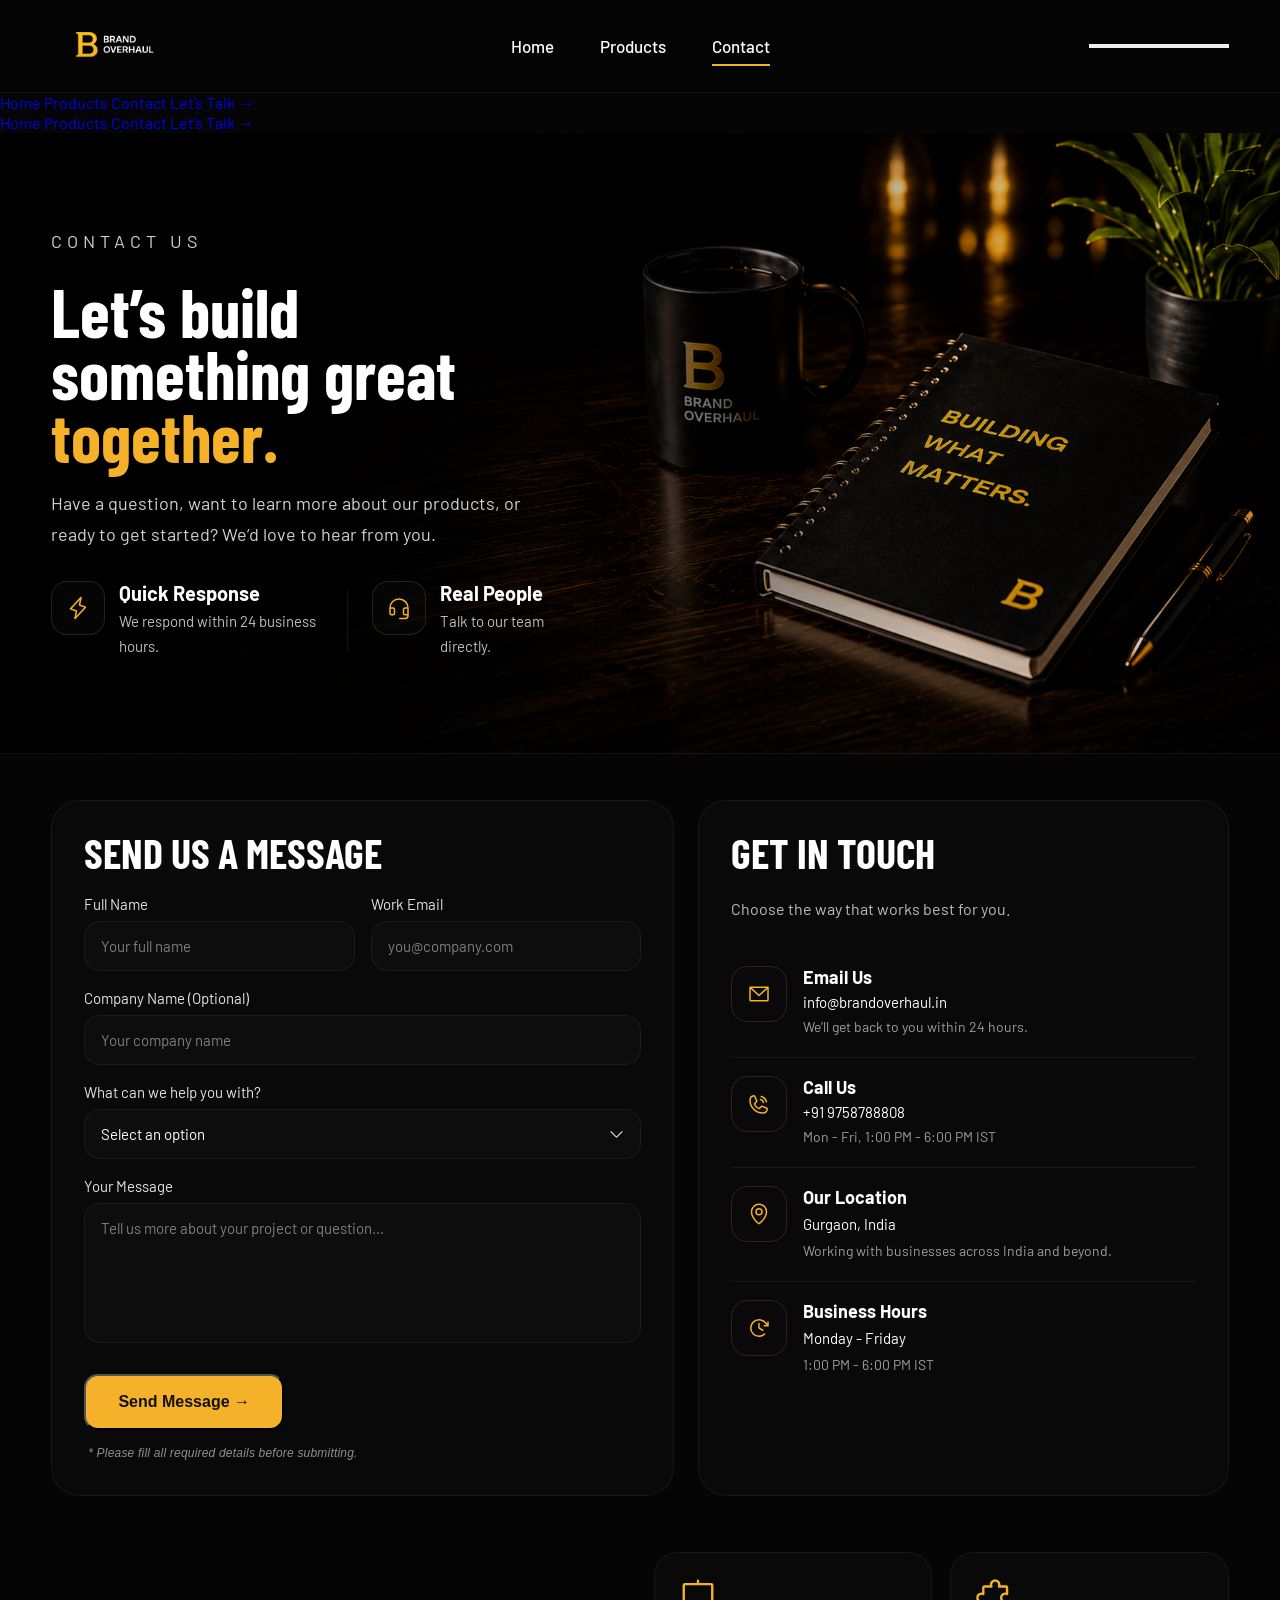
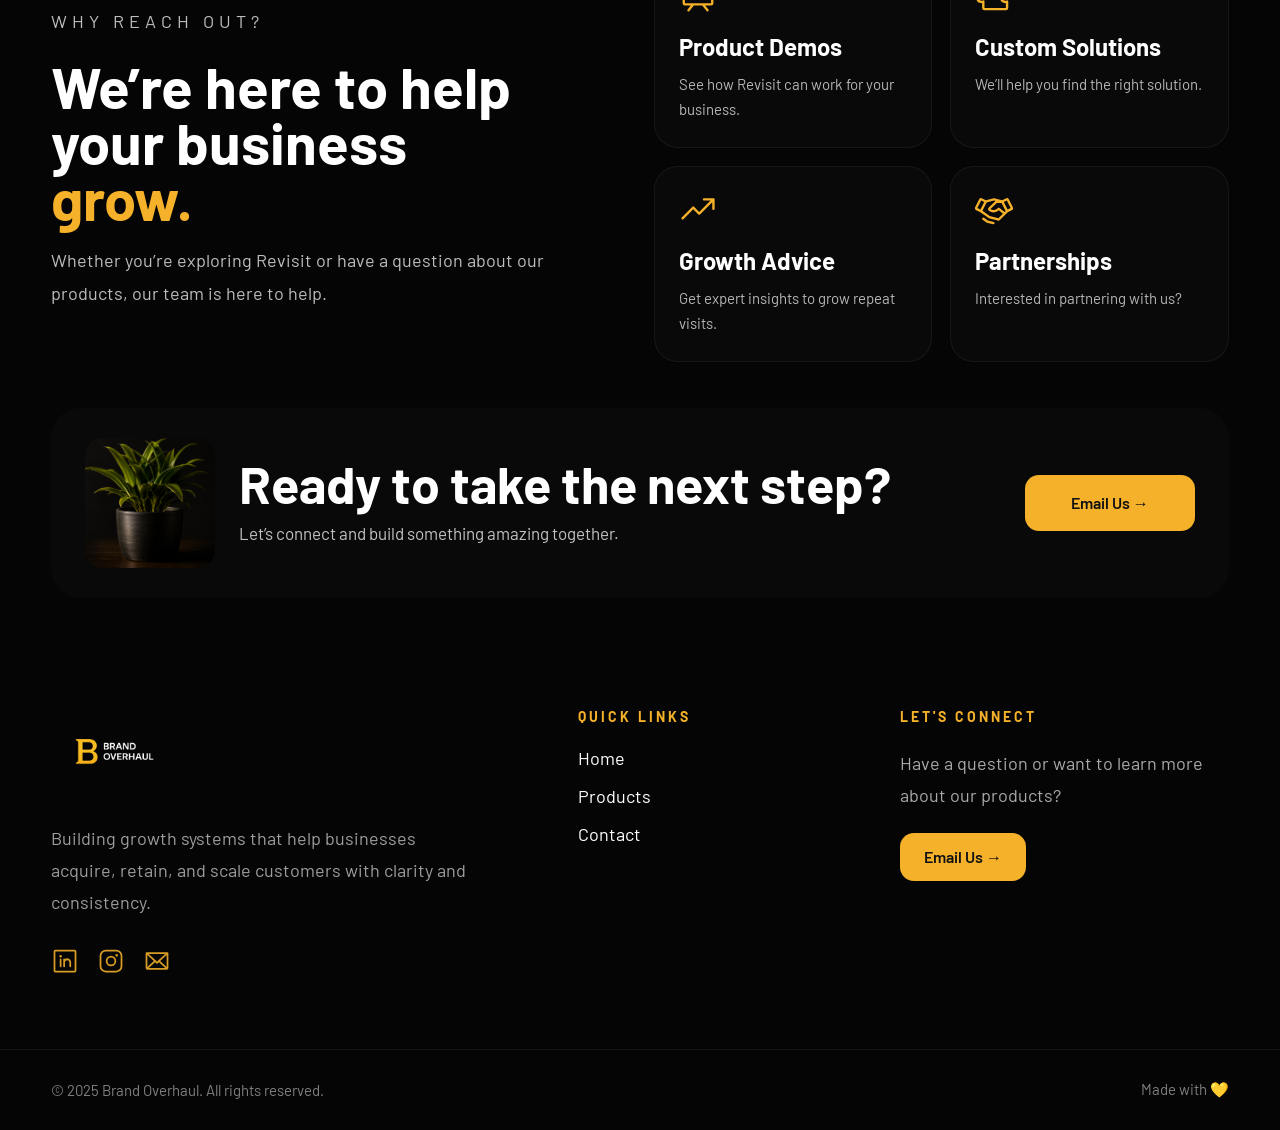
==== commit 3bdcd8e9: "Update contact.html" ====
--- a/contact.html
+++ b/contact.html
@@ -45,6 +45,26 @@
 </div>
 
 </header>
+
+  <!-- MOBILE MENU -->
+
+<div class="mobile-menu" id="mobileMenu">
+
+  <div class="mobile-menu-inner">
+
+    <a href="index.html">Home</a>
+
+    <a href="products.html">Products</a>
+
+    <a href="contact.html">Contact</a>
+
+    <a href="contact.html" class="mobile-menu-cta">
+      Let’s Talk →
+    </a>
+
+  </div>
+
+</div>
   <!-- MOBILE MENU -->
 
 <div class="mobile-menu" id="mobileMenu">
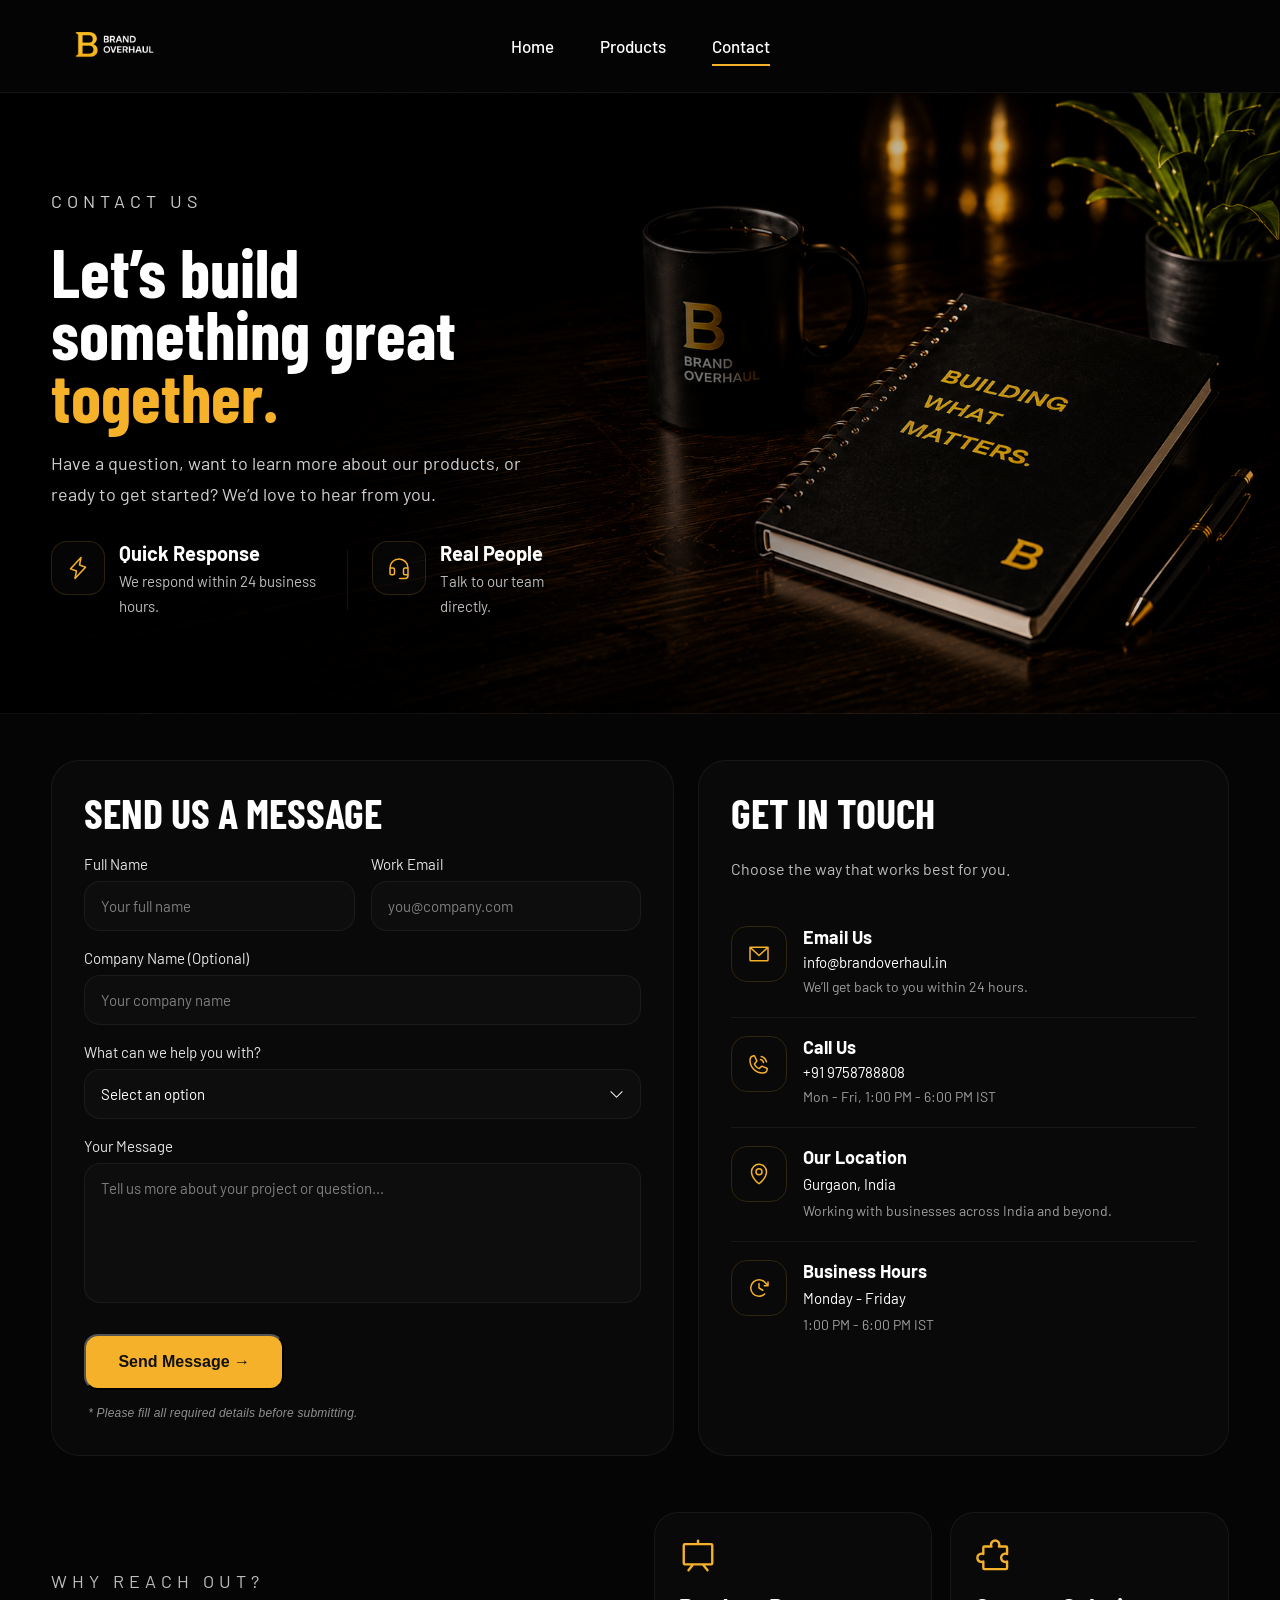
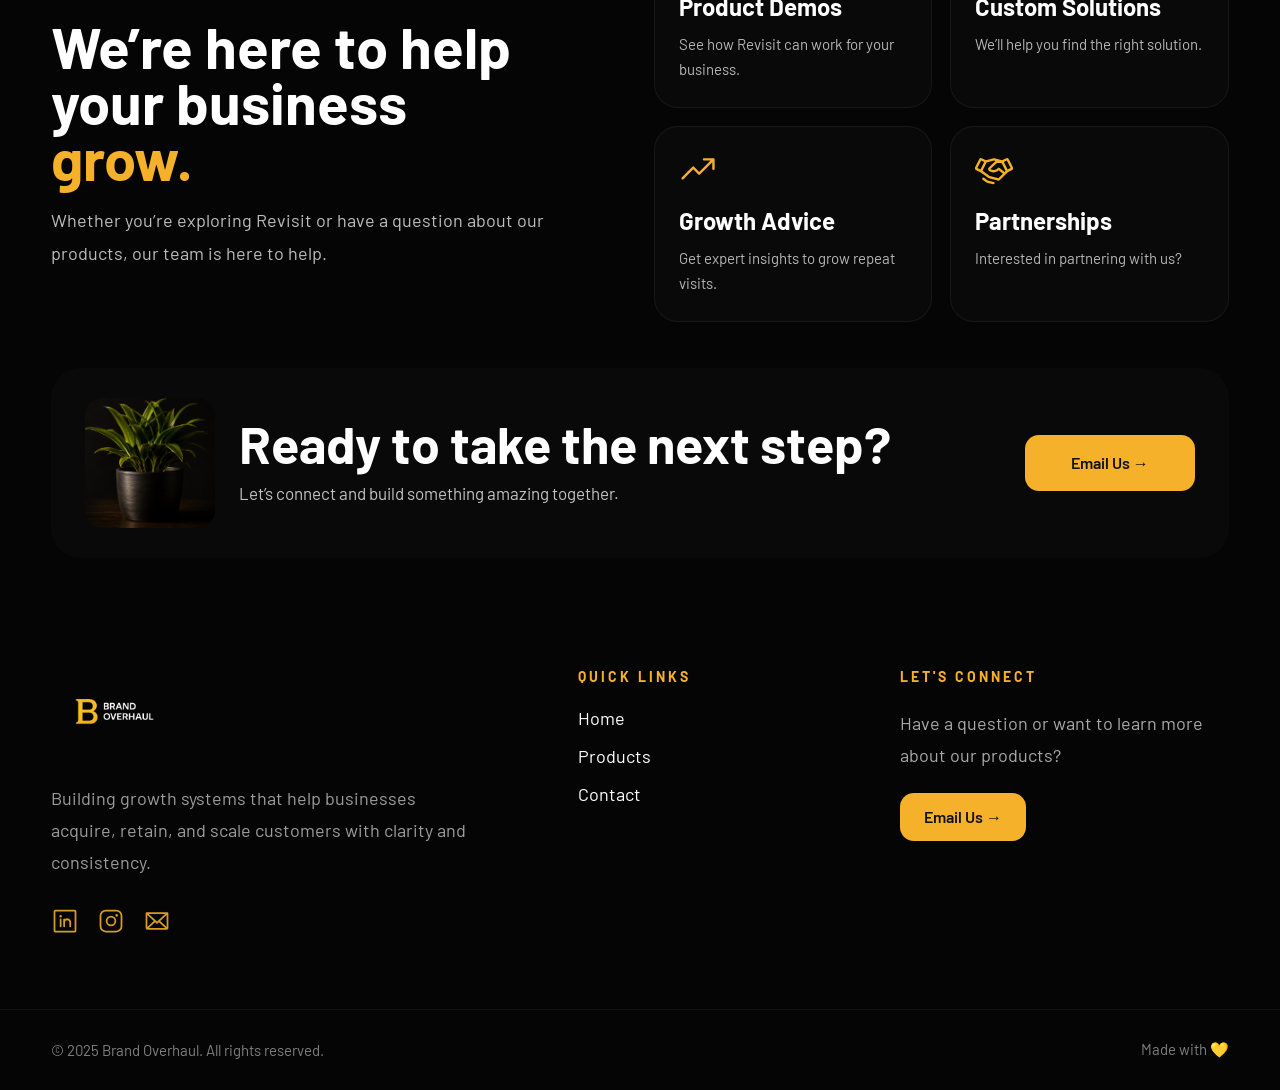
==== commit 77088e95: "Update contact.html" ====
--- a/contact.html
+++ b/contact.html
@@ -628,6 +628,22 @@
     });
 
   </script>
+  <script>
+
+const menuToggle = document.getElementById('menuToggle');
+const mobileMenu = document.getElementById('mobileMenu');
+
+if(menuToggle){
+
+  menuToggle.addEventListener('click', () => {
+
+    mobileMenu.classList.toggle('active');
+
+  });
+
+}
+
+</script>
 
 </body>
 
--- a/styles.css
+++ b/styles.css
@@ -1686,3 +1686,422 @@
 
 }
 
+/* =========================================================
+FINAL MOBILE OPTIMIZATION
+========================================================= */
+
+.menu-toggle{
+  display:none;
+  width:52px;
+  height:52px;
+  border:1px solid rgba(245,177,42,.22);
+  border-radius:16px;
+  background:rgba(255,255,255,.02);
+  align-items:center;
+  justify-content:center;
+  flex-direction:column;
+  gap:5px;
+  cursor:pointer;
+  transition:.3s;
+}
+
+.menu-toggle span{
+  width:20px;
+  height:2px;
+  background:#f5b12a;
+  border-radius:10px;
+}
+
+.mobile-menu{
+  position:fixed;
+  inset:0;
+  background:rgba(5,5,5,.98);
+  backdrop-filter:blur(18px);
+  z-index:9999;
+
+  display:flex;
+  align-items:center;
+  justify-content:center;
+
+  opacity:0;
+  visibility:hidden;
+  pointer-events:none;
+
+  transition:.35s ease;
+}
+
+.mobile-menu.active{
+  opacity:1;
+  visibility:visible;
+  pointer-events:auto;
+}
+
+.mobile-menu-inner{
+  display:flex;
+  flex-direction:column;
+  align-items:center;
+  gap:30px;
+}
+
+.mobile-menu-inner a{
+  color:#fff;
+  font-size:32px;
+  font-weight:600;
+  transition:.3s;
+}
+
+.mobile-menu-inner a:hover{
+  color:#f5b12a;
+}
+
+.mobile-menu-cta{
+  margin-top:14px;
+  border:1px solid #f5b12a;
+  border-radius:18px;
+  padding:16px 28px;
+  color:#f5b12a !important;
+}
+
+/* =========================================================
+MOBILE REFINEMENT
+========================================================= */
+
+@media(max-width:768px){
+
+  /* NAVBAR */
+
+  .navbar{
+    background:rgba(5,5,5,.94);
+  }
+
+  .nav-inner{
+    height:78px;
+  }
+
+  .nav-links{
+    display:none;
+  }
+
+  .navbar .btn{
+    display:none;
+  }
+
+  .menu-toggle{
+    display:flex;
+  }
+
+  .logo img{
+    width:102px;
+  }
+
+  /* GLOBAL SPACING */
+
+  .container{
+    width:min(100%,92%);
+  }
+
+  /* HERO */
+
+  .hero{
+    padding:56px 0 54px;
+    background-position:72% center;
+  }
+
+  .hero-heading{
+    font-size:52px;
+    line-height:.92;
+    margin-bottom:20px;
+  }
+
+  .hero-sub{
+    font-size:17px;
+    line-height:1.7;
+  }
+
+  .hero-btns{
+    flex-direction:column;
+    gap:14px;
+  }
+
+  .hero-btns .btn{
+    width:100%;
+  }
+
+  /* BUSINESS GRID */
+
+  .business-grid{
+    grid-template-columns:1fr 1fr;
+    gap:0;
+    border:1px solid rgba(255,255,255,.06);
+    border-radius:24px;
+    overflow:hidden;
+  }
+
+  .business-item{
+    padding:28px 12px;
+    border-right:none;
+    border-bottom:1px solid rgba(255,255,255,.06);
+  }
+
+  .business-item:nth-child(odd){
+    border-right:1px solid rgba(255,255,255,.06);
+  }
+
+  .business-item:nth-last-child(-n+2){
+    border-bottom:none;
+  }
+
+  /* REVISIT CARD */
+
+  .revisit-section{
+    padding:12px 0 64px;
+  }
+
+  .revisit-card{
+    padding:22px;
+    border-radius:24px;
+    gap:28px;
+  }
+
+  .revisit-content h2{
+    font-size:52px;
+  }
+
+  .revisit-content h3{
+    font-size:30px;
+  }
+
+  .revisit-content p{
+    font-size:17px;
+    line-height:1.75;
+  }
+
+  .gold-link{
+    font-size:17px;
+  }
+
+  /* WHAT WE BUILD */
+
+  .what-we-build{
+    padding:70px 0;
+  }
+
+  .section-title{
+    font-size:38px;
+    margin-bottom:38px;
+  }
+
+  .build-card{
+    padding:26px;
+  }
+
+  .build-card h3{
+    font-size:26px;
+  }
+
+  .build-card p{
+    font-size:16px;
+  }
+
+  /* CTA */
+
+  .cta-box{
+    padding:28px 24px;
+    gap:24px;
+    border-radius:24px;
+  }
+
+  .cta-text{
+    font-size:32px;
+  }
+
+  .cta-buttons{
+    width:100%;
+    flex-direction:column;
+  }
+
+  .cta-buttons .btn{
+    width:100%;
+  }
+
+  /* PRODUCTS HERO */
+
+  .revisit-hero{
+    padding:24px 0 36px;
+  }
+
+  .revisit-hero-grid{
+    min-height:auto;
+  }
+
+  .revisit-hero-content h1{
+    font-size:48px;
+  }
+
+  .hero-mini-features{
+    gap:14px;
+  }
+
+  .mini-feature{
+    width:calc(50% - 7px);
+  }
+
+  /* WHAT IS REVISIT */
+
+  .what-is-grid{
+    padding:24px;
+    border-radius:24px;
+  }
+
+  .what-left p{
+    font-size:18px;
+  }
+
+  .what-left li{
+    font-size:16px;
+  }
+
+  /* WHY GRID */
+
+  .why-card{
+    padding:28px 22px;
+  }
+
+  .why-card h3{
+    font-size:24px;
+  }
+
+  .why-card p{
+    font-size:16px;
+  }
+
+  /* STEPS */
+
+  .step-card{
+    padding:24px;
+  }
+
+  .step-card h3{
+    font-size:24px;
+  }
+
+  .step-card p{
+    font-size:16px;
+  }
+
+  /* INDUSTRIES */
+
+  .industry-grid{
+    grid-template-columns:1fr 1fr;
+  }
+
+  .industry-card{
+    padding:24px 12px;
+  }
+
+  .industry-card p{
+    font-size:16px;
+  }
+
+  /* PRODUCT CTA */
+
+  .cta-box-products{
+    padding:24px;
+    border-radius:24px;
+  }
+
+  .cta-left h2{
+    font-size:34px;
+  }
+
+  .cta-left p{
+    font-size:17px;
+  }
+
+  /* CONTACT HERO */
+
+  .contact-hero{
+    padding:48px 0;
+  }
+
+  .contact-hero-content h1{
+    font-size:48px;
+  }
+
+  /* CONTACT */
+
+  .contact-form-box,
+  .contact-info-box{
+    padding:22px;
+  }
+
+  .contact-form-box h2,
+  .contact-info-box h2{
+    font-size:34px;
+  }
+
+  .contact-reasons-content h2{
+    font-size:40px;
+  }
+
+  .contact-card{
+    padding:22px;
+  }
+
+  .contact-cta-left h2{
+    font-size:36px;
+  }
+
+  /* FOOTER */
+
+  .footer-grid{
+    grid-template-columns:1fr;
+    gap:36px;
+    padding:44px 0;
+  }
+
+  .footer-brand p,
+  .footer-contact p{
+    font-size:16px;
+  }
+
+  .footer-links a{
+    font-size:16px;
+  }
+
+  .footer-bottom-inner{
+    gap:8px;
+  }
+
+  .footer-bottom p{
+    font-size:13px;
+  }
+
+}
+
+/* =========================================================
+SMALL MOBILE
+========================================================= */
+
+@media(max-width:480px){
+
+  .hero-heading,
+  .revisit-hero-content h1,
+  .contact-hero-content h1{
+    font-size:44px;
+  }
+
+  .section-title,
+  .cta-text,
+  .contact-reasons-content h2{
+    font-size:32px;
+  }
+
+  .revisit-content h3,
+  .cta-left h2,
+  .contact-cta-left h2{
+    font-size:28px;
+  }
+
+}
+
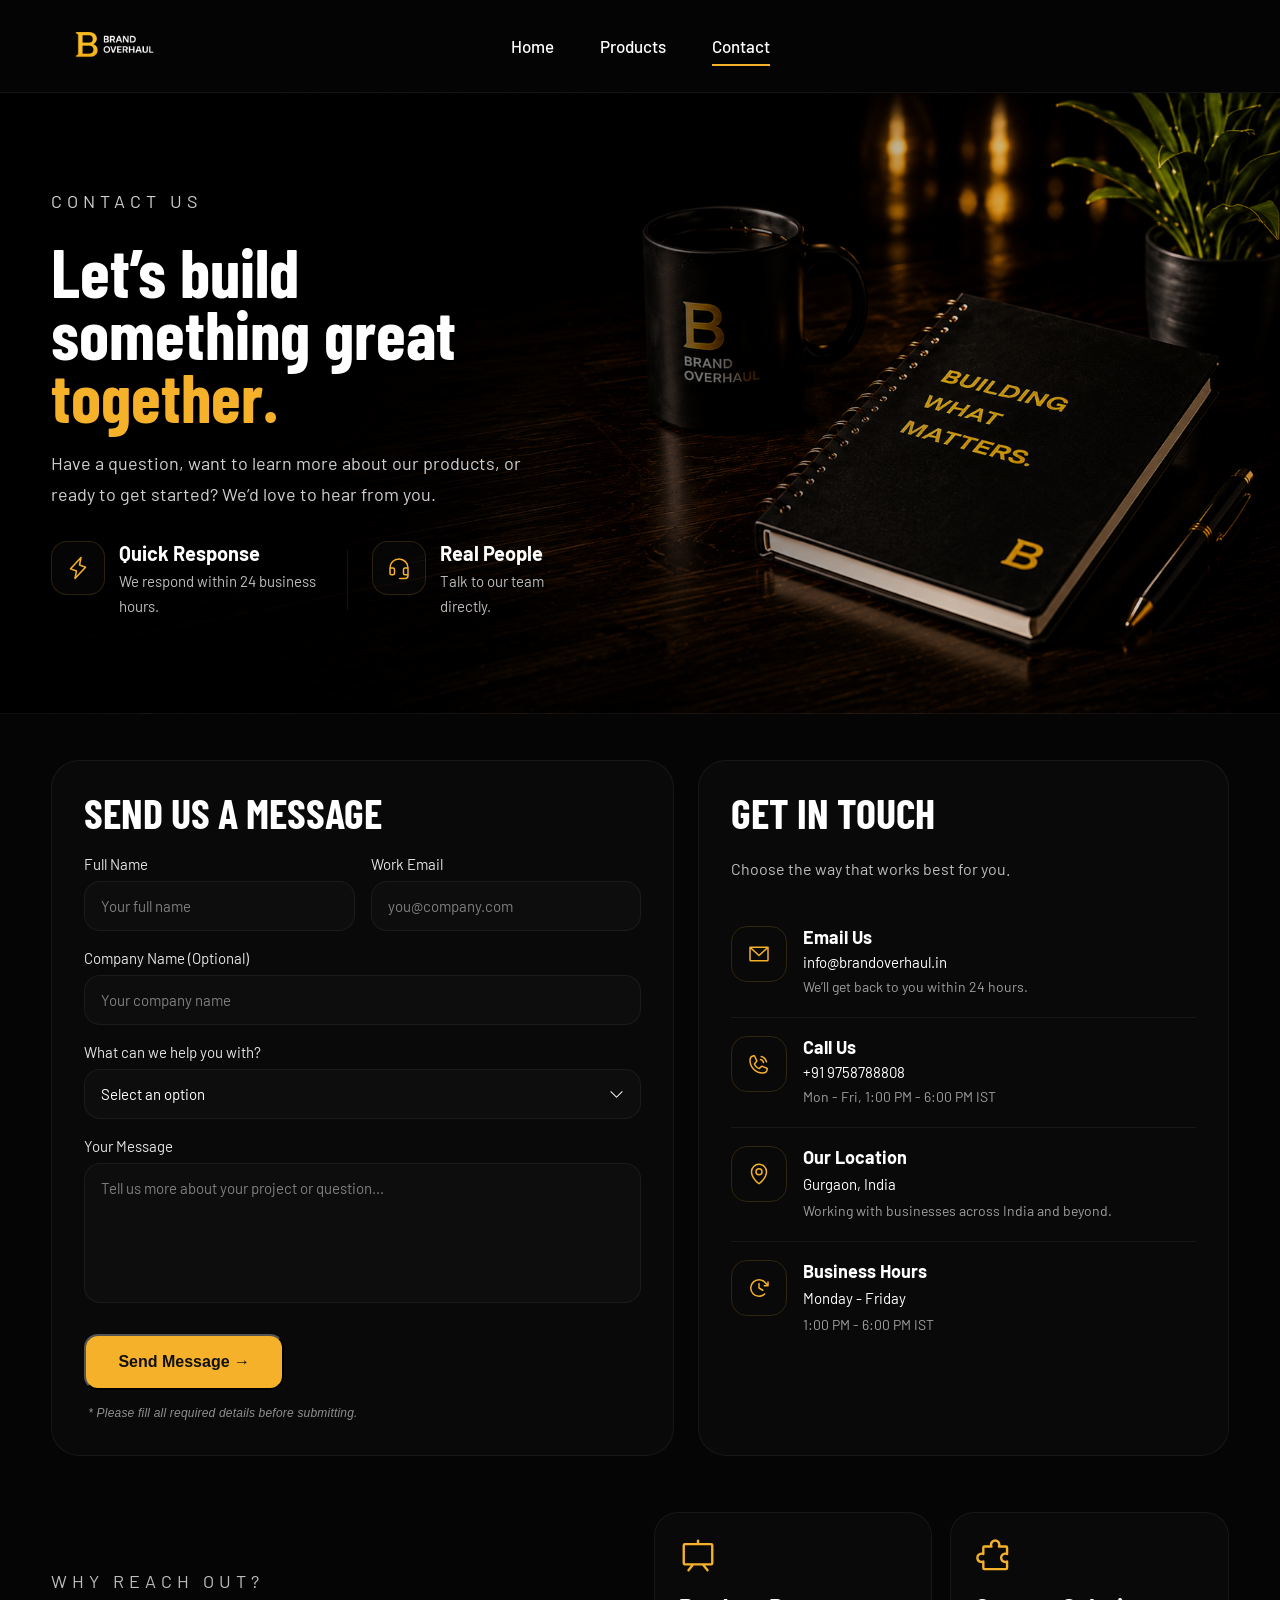
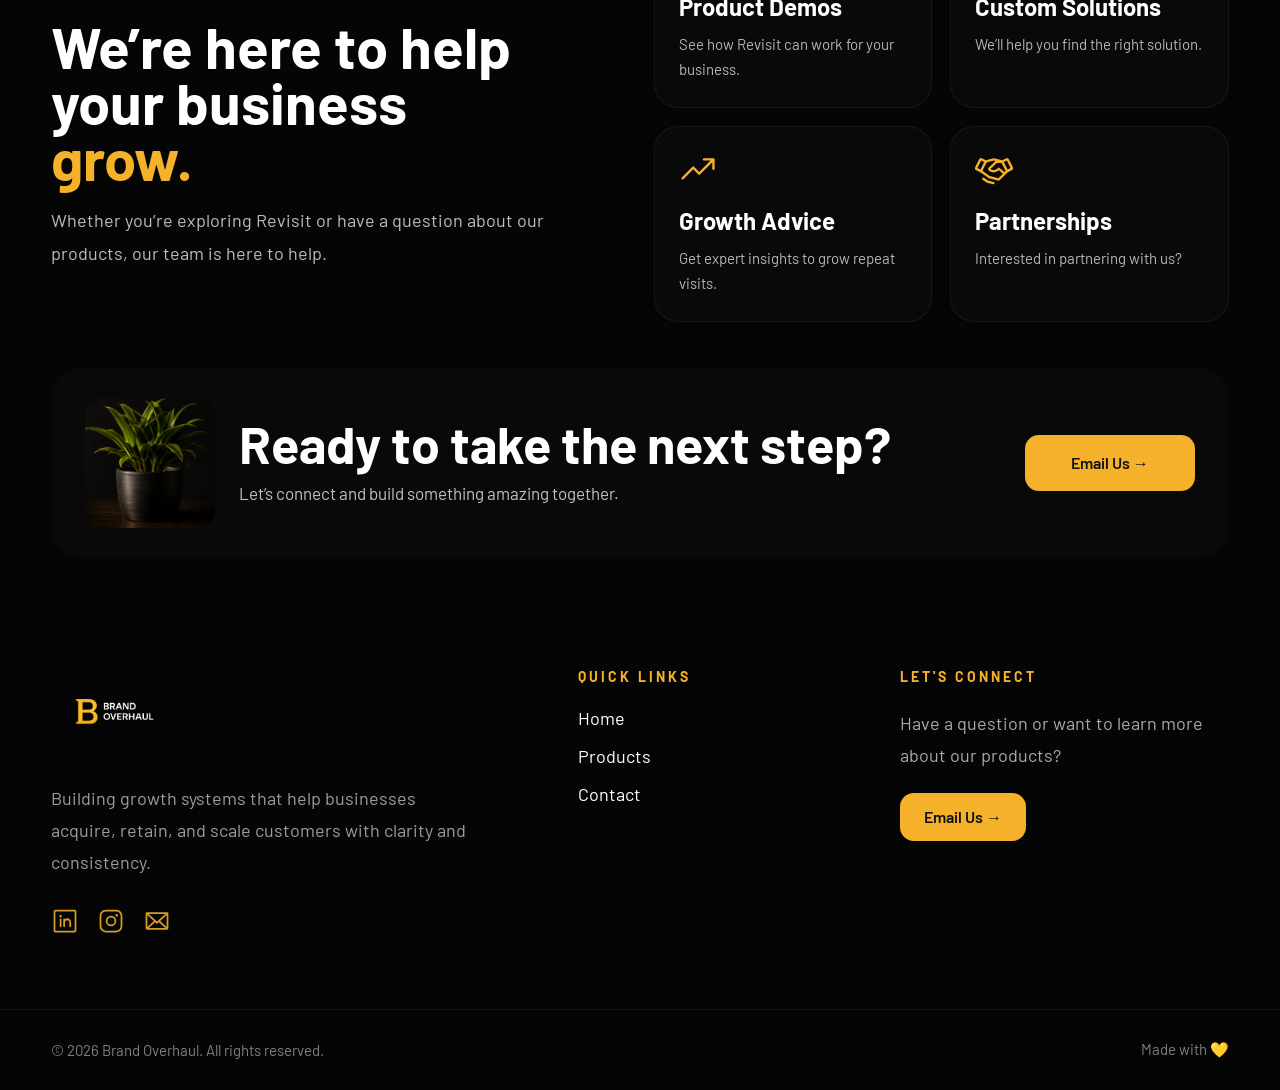
==== commit ec006ca4: "Update contact.html" ====
--- a/contact.html
+++ b/contact.html
@@ -575,7 +575,7 @@
       <div class="container footer-bottom-inner">
 
         <p>
-          © 2025 Brand Overhaul. All rights reserved.
+          © 2026 Brand Overhaul. All rights reserved.
         </p>
 
         <p>
--- a/styles.css
+++ b/styles.css
@@ -269,6 +269,10 @@
   font-size:20px;
   line-height:1.8;
   color:#c7c7c7;
+}
+
+.revisit-content p + p{
+  margin-top:16px;
 }
 
 .gold-link{
@@ -2104,4 +2108,3 @@
   }
 
 }
-
